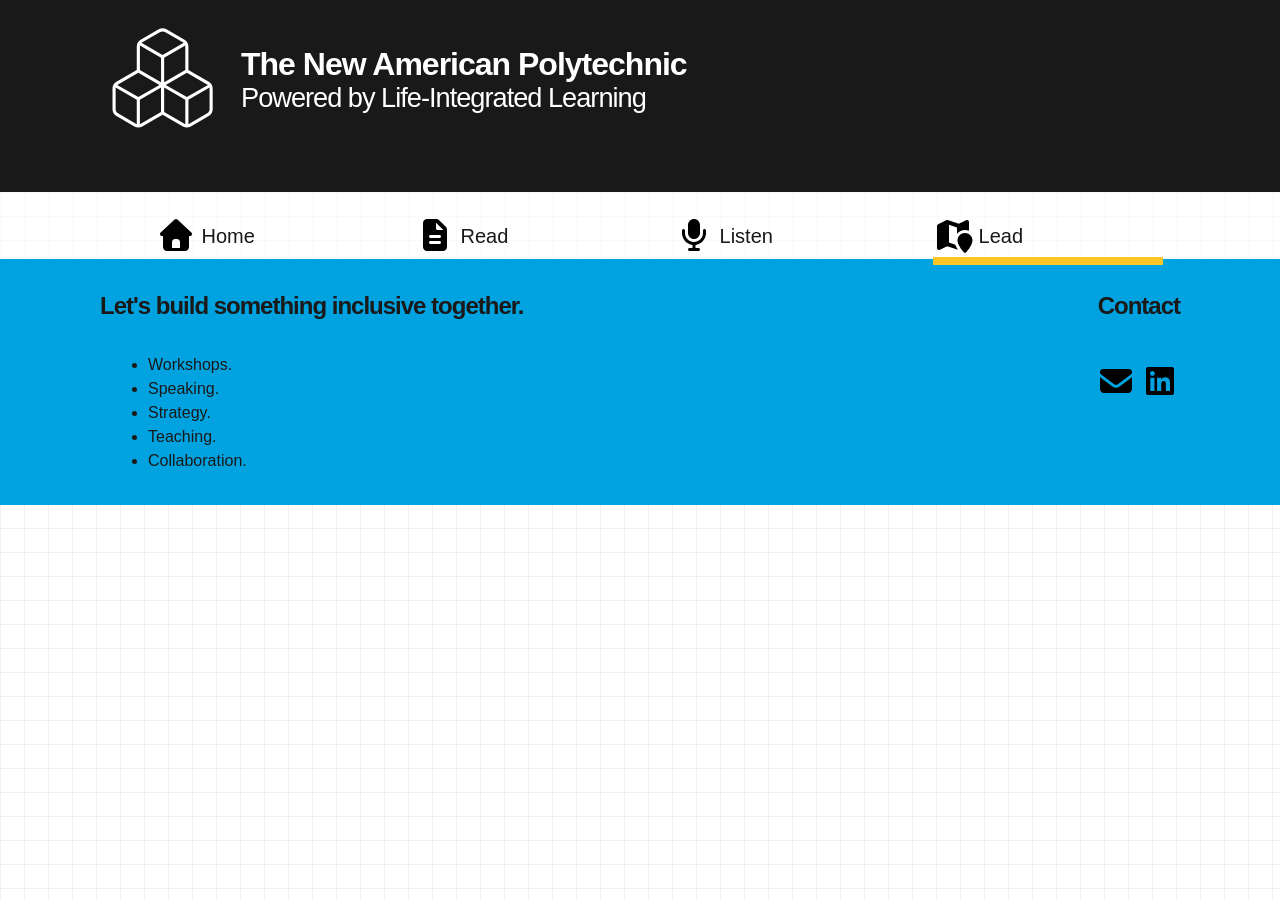
==== lead.html @ 52935b43 "favicon" ====
<!DOCTYPE html>
<html lang="en">
<head>
    <meta charset="UTF-8">
    <meta name="viewport" content="width=device-width, initial-scale=1.0">
    <link rel="stylesheet" href="styles.css">
    <meta name="description" content="A practical toolkit for university program chairs and administrators ready to lead the shift in higher education.">
    <meta property="og:type" content="website">
    <meta property="og:url" content="https://lifeintegratedlearning.org/lead.html">
    <meta property="og:title" content="Lead the Shift | Life-Integrated Learning">
    <meta property="og:description" content="A practical toolkit for university program chairs and administrators ready to lead the shift in higher education.">
    <meta property="og:image" content="https://lifeintegratedlearning.org/images/NAP-LIL-OG.png">
    <meta property="og:image:alt" content="Toolkit for leading change in higher education">
    <meta name="twitter:card" content="summary_large_image">
    <meta name="twitter:title" content="Lead the Shift | Life-Integrated Learning">
    <meta name="twitter:description" content="A practical toolkit for university program chairs and administrators ready to lead the shift in higher education.">
    <meta name="twitter:image" content="https://lifeintegratedlearning.org/images/NAP-LIL-OG.png">
    <link rel="apple-touch-icon" sizes="180x180" href="/apple-touch-icon.png">
    <link rel="icon" type="image/png" sizes="32x32" href="/favicon-32x32.png">
    <link rel="icon" type="image/png" sizes="16x16" href="/favicon-16x16.png">
    <link rel="manifest" href="/site.webmanifest">
    <title>Lead- Life-Integrated Learning</title>
</head>
<body id="top">
<a href="#main-content" class="sr-only">Skip to Main Content</a>
    <header>
        <div class="wrapper">
            <svg xmlns="http://www.w3.org/2000/svg" height="125" width="125" viewBox="0 0 640 640"><!--!Font Awesome Pro v7.2.0 by @fontawesome - https://fontawesome.com License - https://fontawesome.com/license (Commercial License) Copyright 2026 Fonticons, Inc.--><path fill="rgb(255, 255, 255)" d="M320.5 497.7L216.2 557.9C203.8 565 188.6 565 176.2 557.9L84 504.6C71.6 497.5 64 484.3 64 470L64 363.5C64 349.2 71.6 336 84 328.9L188.2 268.7L188.2 148.3C188.2 134 195.8 120.8 208.2 113.7L300.5 60.4C312.9 53.3 328.1 53.3 340.5 60.4L432.7 113.7C445.1 120.8 452.7 134.1 452.7 148.3L452.7 268.7L556.9 328.9C569.3 336 576.9 349.2 576.9 363.5L577 470C577 484.3 569.4 497.5 557 504.6L464.8 557.9C452.4 565 437.2 565 424.8 557.9L320.5 497.7zM92 490.8L188.2 546.4L188.2 421.4L80 358.9L80 470C80 478.6 84.6 486.5 92 490.8zM204.2 546.4L312.4 483.9L312.4 358.9L204.2 421.4L204.2 546.4zM304.5 345L196.2 282.5L88.1 345.1L196.2 407.5L304.5 345zM312.5 331.1L312.5 206.1L204.3 143.6L204.3 268.6L312.5 331.1zM328.5 358.8L328.5 483.8L436.7 546.3L436.7 421.3L328.5 358.8zM452.7 546.4L549 490.8C556.4 486.5 561 478.6 561 470L561 358.9L452.8 421.4L452.8 546.4zM552.9 345.1L444.7 282.6L336.5 345.1L444.7 407.6L552.9 345.2zM328.5 331.2L436.7 268.7L436.7 143.7L328.5 206.2L328.5 331.2zM428.7 129.8L332.5 74.3C325.1 70 315.9 70 308.5 74.3L212.3 129.9L320.5 192.4L428.7 129.9z"/></svg>            
            <h1>The New American Polytechnic <br><span>Powered by Life-Integrated Learning</span></h1>
        </div>
    </header>
    <nav>
        <div class="wrapper">
            <input type="checkbox" id="menu-toggle">
            <label for="menu-toggle"><span></span></label>
            <ul id="main-menu">
                <li><a href="index.html">
                    <svg xmlns="http://www.w3.org/2000/svg" height="40" width="40" viewBox="0 0 640 640"><!--!Font Awesome Free v7.2.0 by @fontawesome - https://fontawesome.com License - https://fontawesome.com/license/free Copyright 2026 Fonticons, Inc.--><path d="M341.8 72.6C329.5 61.2 310.5 61.2 298.3 72.6L74.3 280.6C64.7 289.6 61.5 303.5 66.3 315.7C71.1 327.9 82.8 336 96 336L112 336L112 512C112 547.3 140.7 576 176 576L464 576C499.3 576 528 547.3 528 512L528 336L544 336C557.2 336 569 327.9 573.8 315.7C578.6 303.5 575.4 289.5 565.8 280.6L341.8 72.6zM304 384L336 384C362.5 384 384 405.5 384 432L384 528L256 528L256 432C256 405.5 277.5 384 304 384z"/></svg>
                    Home</a></li>                    
                <li><a href="read.html">
                    <svg xmlns="http://www.w3.org/2000/svg" height="40" width="40" viewBox="0 0 640 640"><!--!Font Awesome Free v7.2.0 by @fontawesome - https://fontawesome.com License - https://fontawesome.com/license/free Copyright 2026 Fonticons, Inc.--><path d="M128 128C128 92.7 156.7 64 192 64L341.5 64C358.5 64 374.8 70.7 386.8 82.7L493.3 189.3C505.3 201.3 512 217.6 512 234.6L512 512C512 547.3 483.3 576 448 576L192 576C156.7 576 128 547.3 128 512L128 128zM336 122.5L336 216C336 229.3 346.7 240 360 240L453.5 240L336 122.5zM248 320C234.7 320 224 330.7 224 344C224 357.3 234.7 368 248 368L392 368C405.3 368 416 357.3 416 344C416 330.7 405.3 320 392 320L248 320zM248 416C234.7 416 224 426.7 224 440C224 453.3 234.7 464 248 464L392 464C405.3 464 416 453.3 416 440C416 426.7 405.3 416 392 416L248 416z"/></svg>
                    Read</a></li>
                <li><a href="listen.html">
                    <svg xmlns="http://www.w3.org/2000/svg" height="40" width="40" viewBox="0 0 640 640"><!--!Font Awesome Free v7.2.0 by @fontawesome - https://fontawesome.com License - https://fontawesome.com/license/free Copyright 2026 Fonticons, Inc.--><path d="M320 64C267 64 224 107 224 160L224 288C224 341 267 384 320 384C373 384 416 341 416 288L416 160C416 107 373 64 320 64zM176 248C176 234.7 165.3 224 152 224C138.7 224 128 234.7 128 248L128 288C128 385.9 201.3 466.7 296 478.5L296 528L248 528C234.7 528 224 538.7 224 552C224 565.3 234.7 576 248 576L392 576C405.3 576 416 565.3 416 552C416 538.7 405.3 528 392 528L344 528L344 478.5C438.7 466.7 512 385.9 512 288L512 248C512 234.7 501.3 224 488 224C474.7 224 464 234.7 464 248L464 288C464 367.5 399.5 432 320 432C240.5 432 176 367.5 176 288L176 248z"/></svg>
                    Listen</a></li>
                <li><a href="lead.html" id="active">
                    <svg xmlns="http://www.w3.org/2000/svg" height="40" width="40" viewBox="0 0 640 640"><!--!Font Awesome Free v7.2.0 by @fontawesome - https://fontawesome.com License - https://fontawesome.com/license/free Copyright 2026 Fonticons, Inc.--><path d="M576 112C576 100.9 570.3 90.6 560.8 84.8C551.3 79 539.6 78.4 529.7 83.4L413.5 141.5L234.1 81.6C226 78.9 217.3 79.5 209.7 83.3L81.7 147.3C70.8 152.8 64 163.9 64 176L64 528C64 539.1 69.7 549.4 79.2 555.2C88.7 561 100.4 561.6 110.3 556.6L226.4 498.5L399.7 556.3C395.4 549.9 391.2 543.2 387.1 536.4C376.1 518.1 365.2 497.1 357.1 474.6L255.9 440.9L255.9 156.4L383.9 199.1L383.9 298.4C414.9 262.6 460.9 240 511.9 240C534.5 240 556.1 244.4 575.9 252.5L576 112zM392 405.9C392 474.8 456.1 556.3 490.6 595.2C502.2 608.2 521.9 608.2 533.5 595.2C568 556.3 632.1 474.8 632.1 405.9C632.1 340.8 578.4 288 512.1 288C445.8 288 392 340.8 392 405.9z"/></svg>
                    Lead</a></li>
            </ul>
        </div>
    </nav>
    <main id="main-content">
        
    </main>
    <footer>
        <div class="wrapper">
            <section>
                <h2>Let's build something inclusive together.</h2>
                <ul>
                    <li>Workshops.</li>
                    <li>Speaking.</li>
                    <li>Strategy.</li>
                    <li>Teaching.</li>
                    <li>Collaboration.</li>
                </ul>
            </section>
            <section id="contact">
                <h2>Contact</h2>
                <a href="mailto:christina.carrasquilla@asu.edu" title="Contact Christina">
                    <svg xmlns="http://www.w3.org/2000/svg" height="40" width="40" viewBox="0 0 640 640"><!--!Font Awesome Free v7.2.0 by @fontawesome - https://fontawesome.com License - https://fontawesome.com/license/free Copyright 2026 Fonticons, Inc.--><path d="M112 128C85.5 128 64 149.5 64 176C64 191.1 71.1 205.3 83.2 214.4L291.2 370.4C308.3 383.2 331.7 383.2 348.8 370.4L556.8 214.4C568.9 205.3 576 191.1 576 176C576 149.5 554.5 128 528 128L112 128zM64 260L64 448C64 483.3 92.7 512 128 512L512 512C547.3 512 576 483.3 576 448L576 260L377.6 408.8C343.5 434.4 296.5 434.4 262.4 408.8L64 260z"/></svg>
                </a>
                <a href="https://www.linkedin.com/in/carrasquilla/" title="LinkedIn profile" target="_blank">
                    <svg xmlns="http://www.w3.org/2000/svg" height="40" width="40" viewBox="0 0 640 640"><!--!Font Awesome Free v7.2.0 by @fontawesome - https://fontawesome.com License - https://fontawesome.com/license/free Copyright 2026 Fonticons, Inc.--><path d="M512 96L127.9 96C110.3 96 96 110.5 96 128.3L96 511.7C96 529.5 110.3 544 127.9 544L512 544C529.6 544 544 529.5 544 511.7L544 128.3C544 110.5 529.6 96 512 96zM231.4 480L165 480L165 266.2L231.5 266.2L231.5 480L231.4 480zM198.2 160C219.5 160 236.7 177.2 236.7 198.5C236.7 219.8 219.5 237 198.2 237C176.9 237 159.7 219.8 159.7 198.5C159.7 177.2 176.9 160 198.2 160zM480.3 480L413.9 480L413.9 376C413.9 351.2 413.4 319.3 379.4 319.3C344.8 319.3 339.5 346.3 339.5 374.2L339.5 480L273.1 480L273.1 266.2L336.8 266.2L336.8 295.4L337.7 295.4C346.6 278.6 368.3 260.9 400.6 260.9C467.8 260.9 480.3 305.2 480.3 362.8L480.3 480z"/></svg>
                </a>
            </section>
        </div>
    </footer>
</body>
</html>
---- styles.css ----
/* -------------------- CSS BY CHRISTINA CARRASQUILLA 2026 -------------------- */

/* ---------------------------------------- CSS RESET ---------------------------------------- */
/* http://meyerweb.com/eric/tools/css/reset/ 
    v2.0 | 20110126
    License: none (public domain)
*/
html, body, div, span, applet, object, iframe,
h1, h2, h3, h4, h5, h6, p, blockquote, pre,
a, abbr, acronym, address, big, cite, code,
del, dfn, em, img, ins, kbd, q, s, samp,
small, strike, strong, sub, sup, tt, var,
b, u, i, center,
dl, dt, dd, ol, ul, li,
fieldset, form, label, legend,
table, caption, tbody, tfoot, thead, tr, th, td,
article, aside, canvas, details, embed, 
figure, figcaption, footer, header, hgroup, 
menu, nav, output, ruby, section, summary,
time, mark, audio, video {
	margin: 0;
	padding: 0;
	border: 0;
	font-size: 100%;
	font: inherit;
	vertical-align: baseline;
}
/* -------------------- HTML5 display-role reset for older browsers -------------------- */
article, aside, details, figcaption, figure, 
footer, header, hgroup, menu, nav, section {
	display: block;
}
body {
	line-height: 1;
}
ol, ul {
	list-style: none;
}
blockquote, q {
	quotes: none;
}
blockquote:before, blockquote:after,
q:before, q:after {
	content: '';
	content: none;
}
table {
	border-collapse: collapse;
	border-spacing: 0;
}

/* ---------------------------------------- ROOT VARIABLES ---------------------------------------- */
:root {
	--ASU-blue: #00a3e0;
    --ASU-gray1:#191919;
    --ASU-gray5: #d0d0d0;
    --ASU-gold: #ffc627;
    --ASU-white: #FFFFFF;
    --ASU-black: #000000; 
}
/* ---------------------------------------- GLOBAL STYLES ----------------------------------------*/
/* -------------------- BODY - HTML -------------------- */
body {
    display: grid;
    grid-template-columns: 1fr;
    position: relative;
    font-family: Arial, Helvetica, “Nimbus Sans L”, “Liberation Sans”, FreeSans, sans-seriArial, sans-serif;
    min-width:337px;
    background-color:var(--ASU-white);
    background-image:
        linear-gradient(rgba(120, 120, 120, 0.10) 1px, transparent 1px),
        linear-gradient(90deg, rgba(120, 120, 120, 0.10) 1px, transparent 1px);
    background-size: 24px 24px;
    background-position: top left;
}
html, body {
    overflow-x: hidden;
    max-width: 100%;
}
/* -------------------- SR-ONLY -------------------- */
.sr-only {
    position: absolute;
    transform: translateY(-100%);
    background:var(--ASU-gold);
    padding: 1rem;
    position: absolute;
    transition: transform 0.3s;
    font-size:1rem;
    color:var(--ASU-gray1);
}
.sr-only:focus {
    transform: translateY(0%);
    outline:.25rem solid var(--ASU-white);
}
/* -------------------- HEADER -------------------- */
header {
    background-color: var(--ASU-gray1);
    color:var(--ASU-white);
    padding-bottom: 2rem;
}
/* -------------------- NAV -------------------- */
nav {
    position: relative;
    background-color:rgba(255,255,255,.65)
}
nav label {
    cursor: pointer;
    display: inline-block;
    padding: 2rem 0 0;
    user-select: none;
}
nav label span {
    background-color: var(--ASU-gray1);
    display: block;
    height: 0.25rem;
    position: relative;
    transition: background-color 0.3s ease-out;
    width: 2rem;
}
nav label span::before, nav label span::after {
    background: var(--ASU-gray1);
    content: "";
    display: block;
    height: 100%;
    position: absolute;
    width: 100%;
    transition: all 0.2s ease-out;
}
nav label span::before {
    top: 0.75rem;
}
nav label span::after {
    top: -0.75rem;
}
nav input[type="checkbox"] {
    position: absolute;
    opacity: 0;
    pointer-events: none;
}
nav ul {
    display: grid;
    grid-template-columns: 1fr;
    gap: 0.25rem;
    overflow: hidden;
    max-height: 0;
    transition: max-height 0.35s ease;
    list-style:none;
}
nav input:checked ~ ul {
    max-height: 500px;
}
nav input:checked ~ label span {
    background: transparent;
}
nav input:checked ~ label span::before {
    transform: rotate(-45deg);
    top: 0;
}
nav input:checked ~ label span::after {
    transform: rotate(45deg);
    top: 0;
}
nav li {
    font-size: 1em;
    line-height:2;
}
nav li a {
    color: var(--ASU-gray1);
    font-size: 1.25em;
    line-height: inherit;
    text-decoration: none;
    display: inline-block;
    position: relative;
    width: 90%;
    padding: 0.5rem 0.5rem 0.75rem;
}
nav li a::after {
    content: "";
    position: absolute;
    left: 0.5rem;
    bottom: 0.2rem;
    width: calc(100% - 1rem);
    height: .5rem;
    background-color: var(--ASU-gold);
    transform: scaleX(0);
    transform-origin: left;
    transition: transform 0.3s ease;
}
nav li a:hover::after, nav li a:focus-visible::after {
    transform: scaleX(1);
}
nav li a#active::after, nav li a.active::after {
    transform: scaleX(1);
}
nav li a:focus-visible {
    outline: .5rem solid var(--ASU-gold);
    outline-offset: 4px;
}
nav li a:hover, main a:hover, #contact a:hover {
    transform: none;
}
nav svg, main svg {
    display:inline;
    position:relative;
    top:.75rem;
}
/* -------------------- .WRAPPER -------------------- */
.wrapper {
    width: 90%;
    max-width: 1080px;
    margin: 0 auto;
}
/* -------------------- #QUOTE -------------------- */
#quote {
    padding:2rem 0;
}
/* -------------------- MAIN -------------------- */
main section {
    padding:2rem 0;
}
.gray {
    background-color: rgba(208,208,208,.35);
}
.card section, .card div  {
    background-color: var(--ASU-blue);
    margin: 1rem;
    border-radius: .5rem;
    color:var(--ASU-gray1);
    padding: 1rem;
}
.gold {
    background-color:var(--ASU-gold);
}
main a strong {
    position:relative;
    top:.75rem;
}
table {
    margin: 1rem auto;
    border-collapse:collapse;
}
th {
    font-weight: bold;
}
th, td {
    padding:.5rem 1rem;
    border:1px solid var(--ASU-gray1);
}
/* -------------------- FOOTER -------------------- */
footer {
    background-color: var(--ASU-blue);
    color: var(--ASU-gray1);
    padding: 1rem 0;
}
footer a {
    margin: 1.5rem 0;
}
a[href="mailto:christina.carrasquilla@asu.edu"]  {
    margin: 1.5rem 0;
    max-width: 20rem;
}
/* -------------------- #CONTACT -------------------- */
#contact svg:hover {
    fill: var(--ASU-gold);
}
#contact a {
    background-color: transparent;
    padding: 0;
    display: inline-block;
}
/* -------------------- ELEMENTS -------------------- */
h1, h2, h3, h4, table caption {
    font-family: Arial;
    font-weight:700;
    letter-spacing:-1px;
}
h1 {
    font-size:2em;
    padding: 3rem 0;
}
h1 span {
    font-size:.85em;
    font-weight:normal;
}
h2 {
    font-size: 1.5em;
    padding: 1rem 0;
    line-height:1.25;
}
h3, h4, table caption {
    font-size: 1.25em;
    padding: 1rem 0;
}
p {
    line-height: 1.5;
    font-size: 1em;
    color: var(--ASU-gray1);
    padding-bottom:.5rem;
}
ul {
    list-style:disc;
    margin-left:3rem;
}
ol {
    list-style:decimal;
    margin:1rem 0 1rem 1rem;
}
ul, iframe {
    padding: 1rem 0;
}
li {
    line-height: 1.5;
    font-size: 1em;
    color: var(--ASU-gray1);
}
q {
    display: block;
    font-size: 1.5em;
    line-height: 1.5;
    padding: 1rem 0;
    color: var(--ASU-gray1);
}
i {
    font-style:italic;
}
.cta {
    display:flex;
    background-color:var(--ASU-gold);
    color:var(--ASU-gray1);
    text-decoration:none;
    border-radius: .5rem;
    padding:.5rem;
    margin:0 auto;
}
.cta:hover {
    background-color:var(--ASU-white);
}
strong {
    font-weight:bold;
}
.highlight {
    font-weight:600;
    background-color:var(--ASU-gold);
    border-radius:.2rem;
    color:var(--ASU-gray1);
    padding:.25em 0;
    line-height:2;
}
.activates {
    font-weight:bold;
    font-style:italic;
}
svg {
    max-width: 100%;
    height: auto;
    display: block;
}
/* -------------------- READ -------------------- */
#paper-title {
    font-size:2em;
    line-height:1.5;
}
article a {
    color:var(--ASU-blue);
}
article a:hover {
    color:var(--ASU-gold);
}
article a:visited {
    color:var(--ASU-blue);
} 
.links-out, .links-out svg {
    display:inline-block;
    text-decoration: none;
}
.links-out{
    color:var(--ASU-blue);
    border-bottom:2px solid var(--ASU-blue);
    padding-bottom:.25rem;
}
.links-out:hover {
    border-bottom:2px solid var(--ASU-gold);
}
/* -------------------- LISTEN -------------------- */
#tagline {
    font-weight:400;
}
.season {
    display:grid;
    grid-template-columns:1fr;
    gap:1rem;
}
/* ---------------------------------------- MEDIA QUERY FOR SMALL STYLES---------------------------------------- */
@media screen and (min-width:550px) {
    .card {
        display: grid;
        grid-template-columns: 1fr 1fr;
        column-gap: 1rem;
    }
    .card section:last-child:nth-child(odd) {
        grid-column: span 2;
    }
    .season {
        display:grid;
        grid-template-columns:1fr 1fr;
}
    footer .wrapper {
        display: grid;
        grid-template-columns: 2fr 1fr;
    }
    #contact {
        text-align: right;
    }
}
/* ---------------------------------------- MEDIA QUERY FOR MEDIUM STYLES---------------------------------------- */
@media screen and (min-width:730px) {
    nav ul {
        grid-template-columns: 1fr 1fr 1fr 1fr;
        overflow:visible;
        position:relative;
        bottom:3rem;
    }
    label, label span, input {
        visibility:hidden;
        height:0;
    }
    .season {
        display:grid;
        grid-template-columns:1fr 1fr 1fr;
}
}
/* ---------------------------------------- MEDIA QUERY FOR LARGE STYLES ---------------------------------------- */
@media screen and (min-width:900px) {
    header .wrapper {
        display:flex;
    }
    header svg {
        padding-right: 1rem;
    }
    .card {
        grid-template-columns: 1fr 1fr 1fr;
    }
    .card section:last-child:nth-child(odd) {
        grid-column: span 1;
    }
    .design-areas {
        display:grid;
        grid-template-columns:1fr 1fr;
        gap:1rem;
    }
    .design-areas section {
        background-color:rgba(208,208,208,.35);
        border:1px solid var(--ASU-gray1);
        border-radius:.5rem;
        padding:1rem;
    }
    .case-study section {
        background-color:rgba(255,255,255,.65);
    }
    .season {
    display:grid;
    grid-template-columns:1fr 1fr 1fr 1fr;
}

}
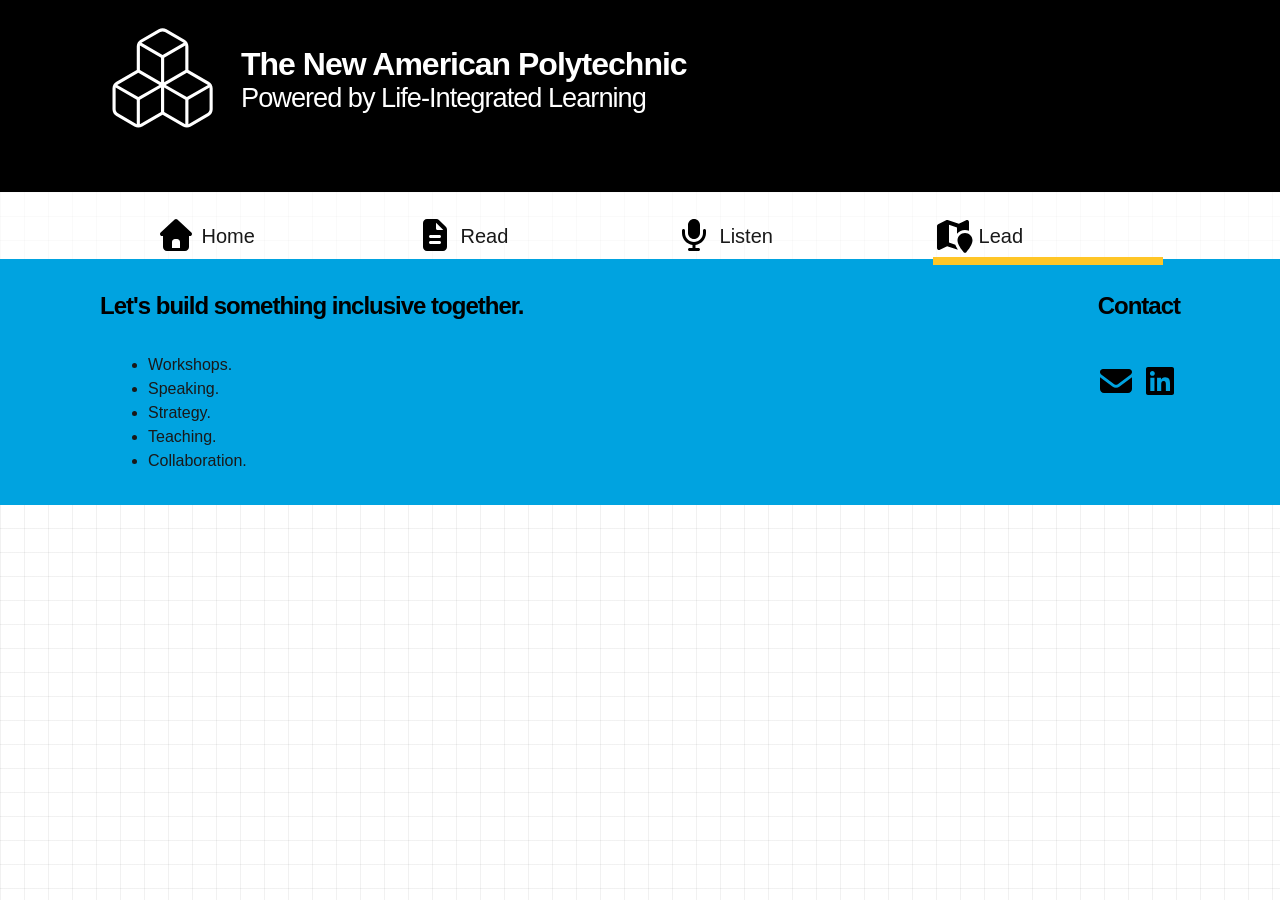
==== commit f9779193: "podcast style" ====
--- a/lead.html
+++ b/lead.html
@@ -75,5 +75,17 @@
             </section>
         </div>
     </footer>
+    <a href="#top" id="back-to-top" aria-label="Back to top"><svg xmlns="http://www.w3.org/2000/svg" height="30" width="30" viewBox="0 0 640 640"><!--!Font Awesome Free v7.2.0 by @fontawesome - https://fontawesome.com License - https://fontawesome.com/license/free Copyright 2026 Fonticons, Inc.--><path fill="var(--ASU-black)ß" d="M320 576C461.4 576 576 461.4 576 320C576 178.6 461.4 64 320 64C178.6 64 64 178.6 64 320C64 461.4 178.6 576 320 576zM337 199L417 279C426.4 288.4 426.4 303.6 417 312.9C407.6 322.2 392.4 322.3 383.1 312.9L344.1 273.9L344.1 424C344.1 437.3 333.4 448 320.1 448C306.8 448 296.1 437.3 296.1 424L296.1 273.9L257.1 312.9C247.7 322.3 232.5 322.3 223.2 312.9C213.9 303.5 213.8 288.3 223.2 279L303.2 199C312.6 189.6 327.8 189.6 337.1 199z"/></svg></a>
+    <script>
+    const btn = document.getElementById('back-to-top');
+
+    window.addEventListener('scroll', () => {
+        if (window.scrollY > 300) {
+        btn.classList.add('show');
+        } else {
+        btn.classList.remove('show');
+        }
+    });
+    </script>
 </body>
 </html>
--- a/styles.css
+++ b/styles.css
@@ -86,7 +86,7 @@
     position: absolute;
     transition: transform 0.3s;
     font-size:1rem;
-    color:var(--ASU-gray1);
+    color:var(--ASU-black);
 }
 .sr-only:focus {
     transform: translateY(0%);
@@ -94,7 +94,7 @@
 }
 /* -------------------- HEADER -------------------- */
 header {
-    background-color: var(--ASU-gray1);
+    background-color: var(--ASU-black);
     color:var(--ASU-white);
     padding-bottom: 2rem;
 }
@@ -204,6 +204,26 @@
     position:relative;
     top:.75rem;
 }
+#back-to-top {
+    position: fixed;
+    bottom: 1rem;
+    right: 1rem;
+    display: inline-block;
+    border-radius:1rem;
+    text-decoration: none;
+    opacity: 0;
+    pointer-events: none;
+    transition: opacity 0.3s ease;
+    background-color:var(--ASU-white);
+}
+#back-to-top.show {
+    opacity: 1;
+    pointer-events: auto;
+}
+#back-to-top:hover {
+    background-color:var(--ASU-gold);
+}
+
 /* -------------------- .WRAPPER -------------------- */
 .wrapper {
     width: 90%;
@@ -249,7 +269,7 @@
 /* -------------------- FOOTER -------------------- */
 footer {
     background-color: var(--ASU-blue);
-    color: var(--ASU-gray1);
+    color: var(--ASU-black);
     padding: 1rem 0;
 }
 footer a {
@@ -326,11 +346,14 @@
 .cta {
     display:flex;
     background-color:var(--ASU-gold);
-    color:var(--ASU-gray1);
+    color:var(--ASU-black);
     text-decoration:none;
     border-radius: .5rem;
     padding:.5rem;
     margin:0 auto;
+}
+.cta svg {
+    top:0;
 }
 .cta:hover {
     background-color:var(--ASU-white);
@@ -390,6 +413,24 @@
     grid-template-columns:1fr;
     gap:1rem;
 }
+.season section {
+    background-color:var(--ASU-blue);
+    border-radius:1rem;
+    padding:1rem;
+}
+.season img {
+    width:100%;
+}
+dl {
+    display:flex;
+    background-color:var(--ASU-gold);
+    padding:.5rem;
+    border-radius:.25rem;
+}
+dt {
+    font-weight:bold;
+    padding-right:.5rem;
+}
 /* ---------------------------------------- MEDIA QUERY FOR SMALL STYLES---------------------------------------- */
 @media screen and (min-width:550px) {
     .card {
@@ -400,7 +441,7 @@
     .card section:last-child:nth-child(odd) {
         grid-column: span 2;
     }
-    .season {
+        .season {
         display:grid;
         grid-template-columns:1fr 1fr;
 }
@@ -424,10 +465,6 @@
         visibility:hidden;
         height:0;
     }
-    .season {
-        display:grid;
-        grid-template-columns:1fr 1fr 1fr;
-}
 }
 /* ---------------------------------------- MEDIA QUERY FOR LARGE STYLES ---------------------------------------- */
 @media screen and (min-width:900px) {
@@ -459,7 +496,7 @@
     }
     .season {
     display:grid;
-    grid-template-columns:1fr 1fr 1fr 1fr;
+    grid-template-columns:1fr 1fr 1fr;
 }
 
 }
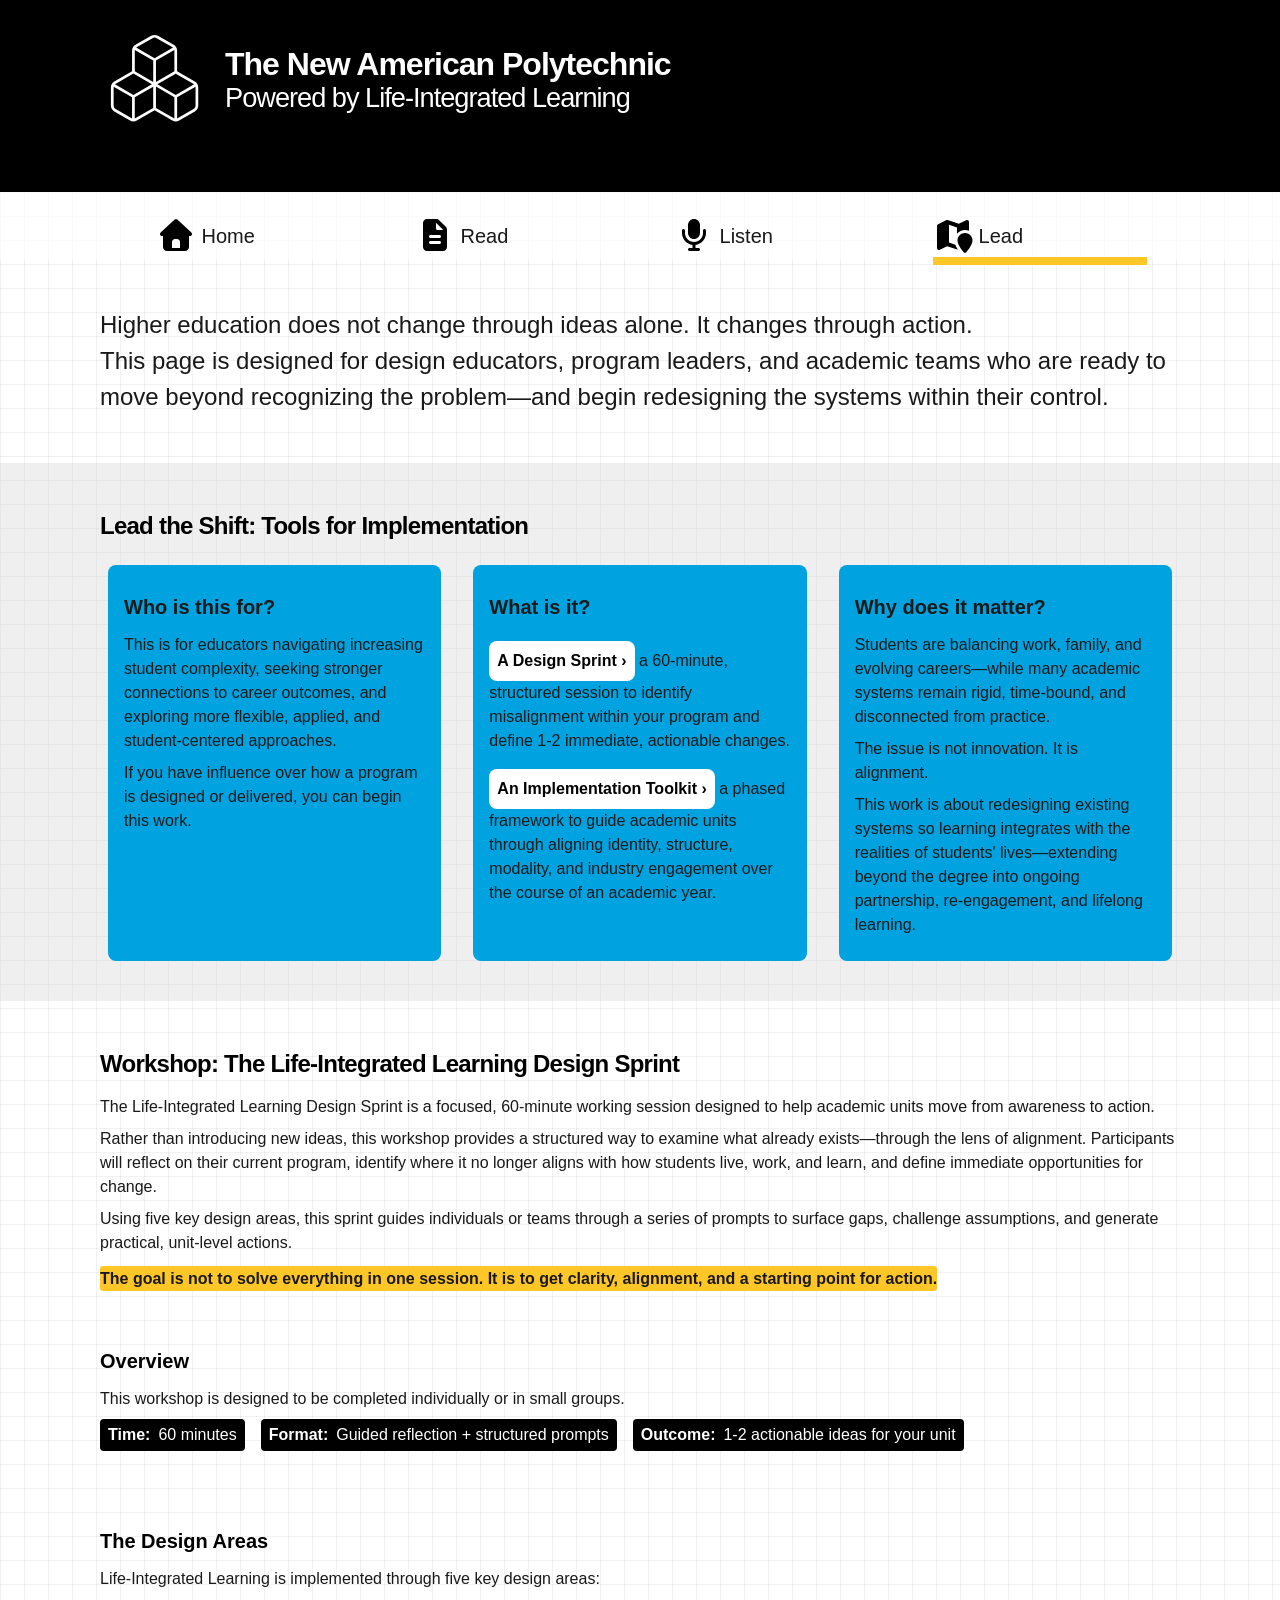
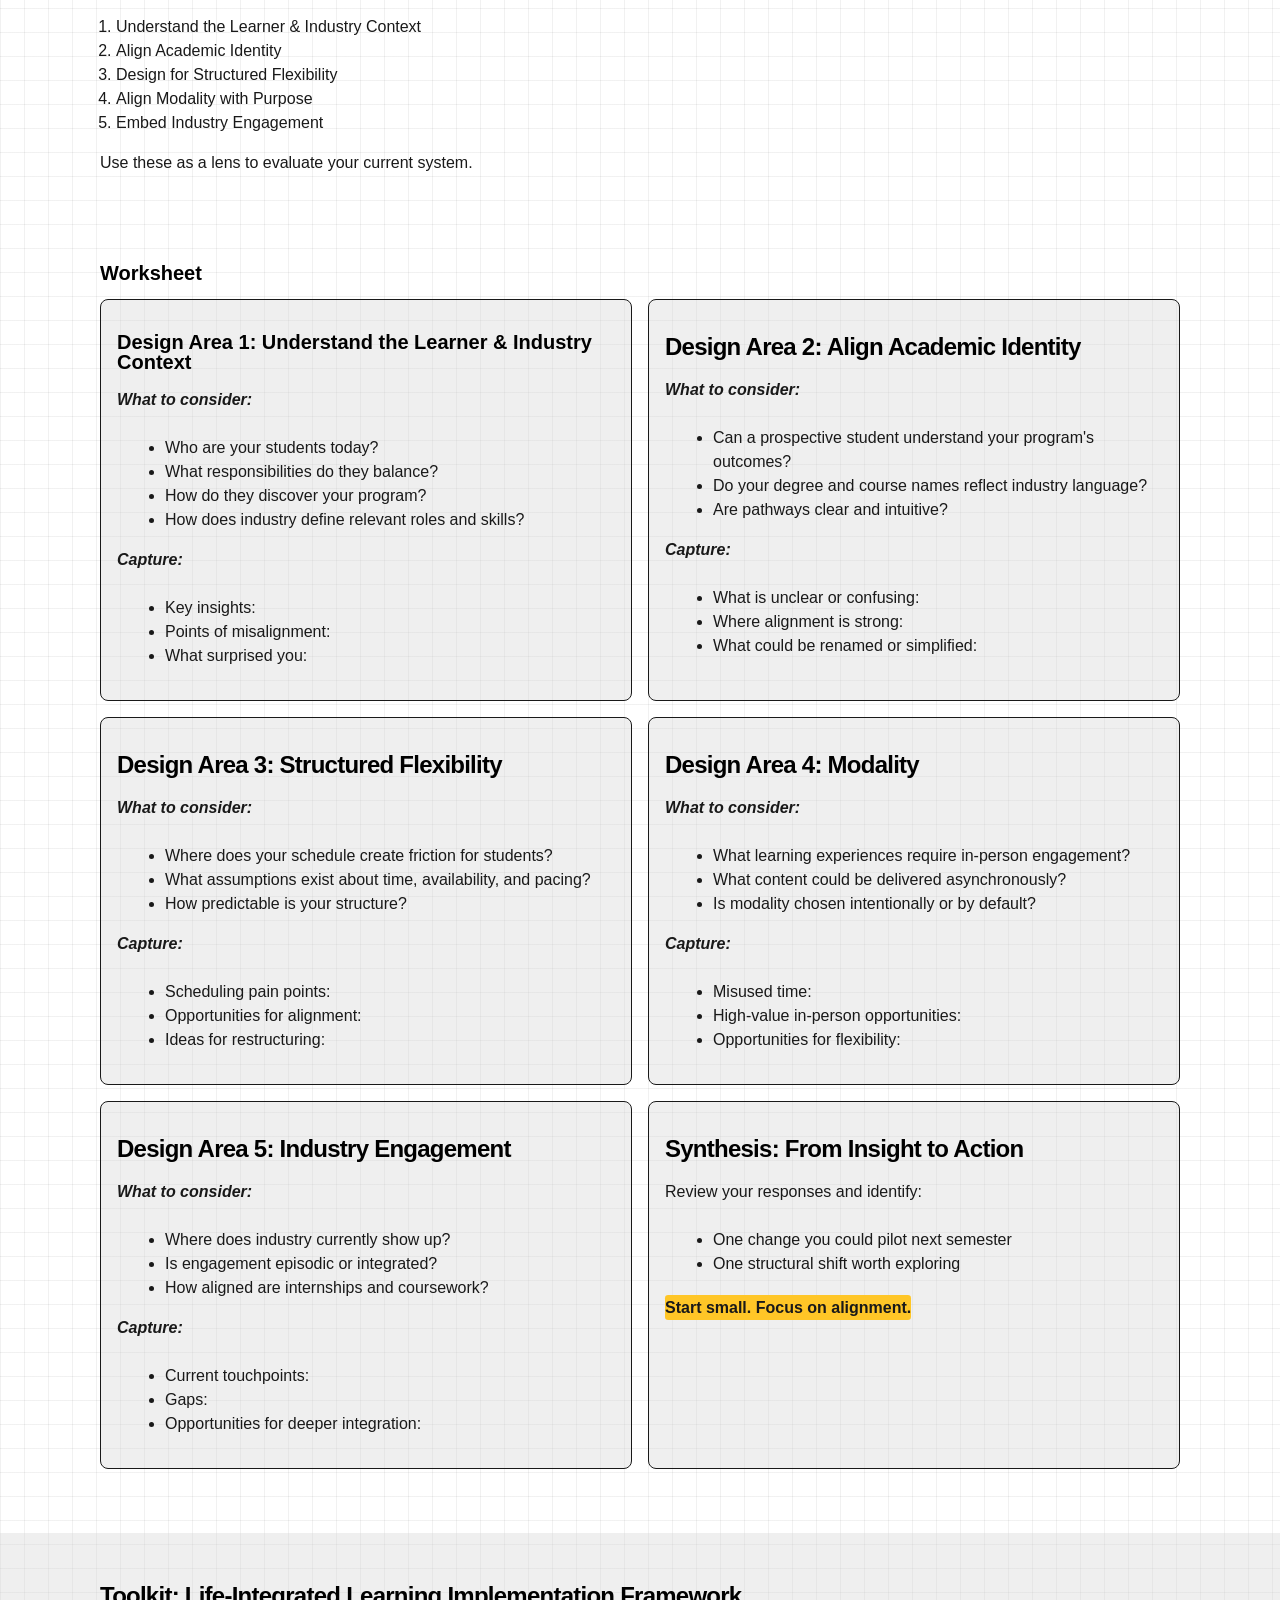
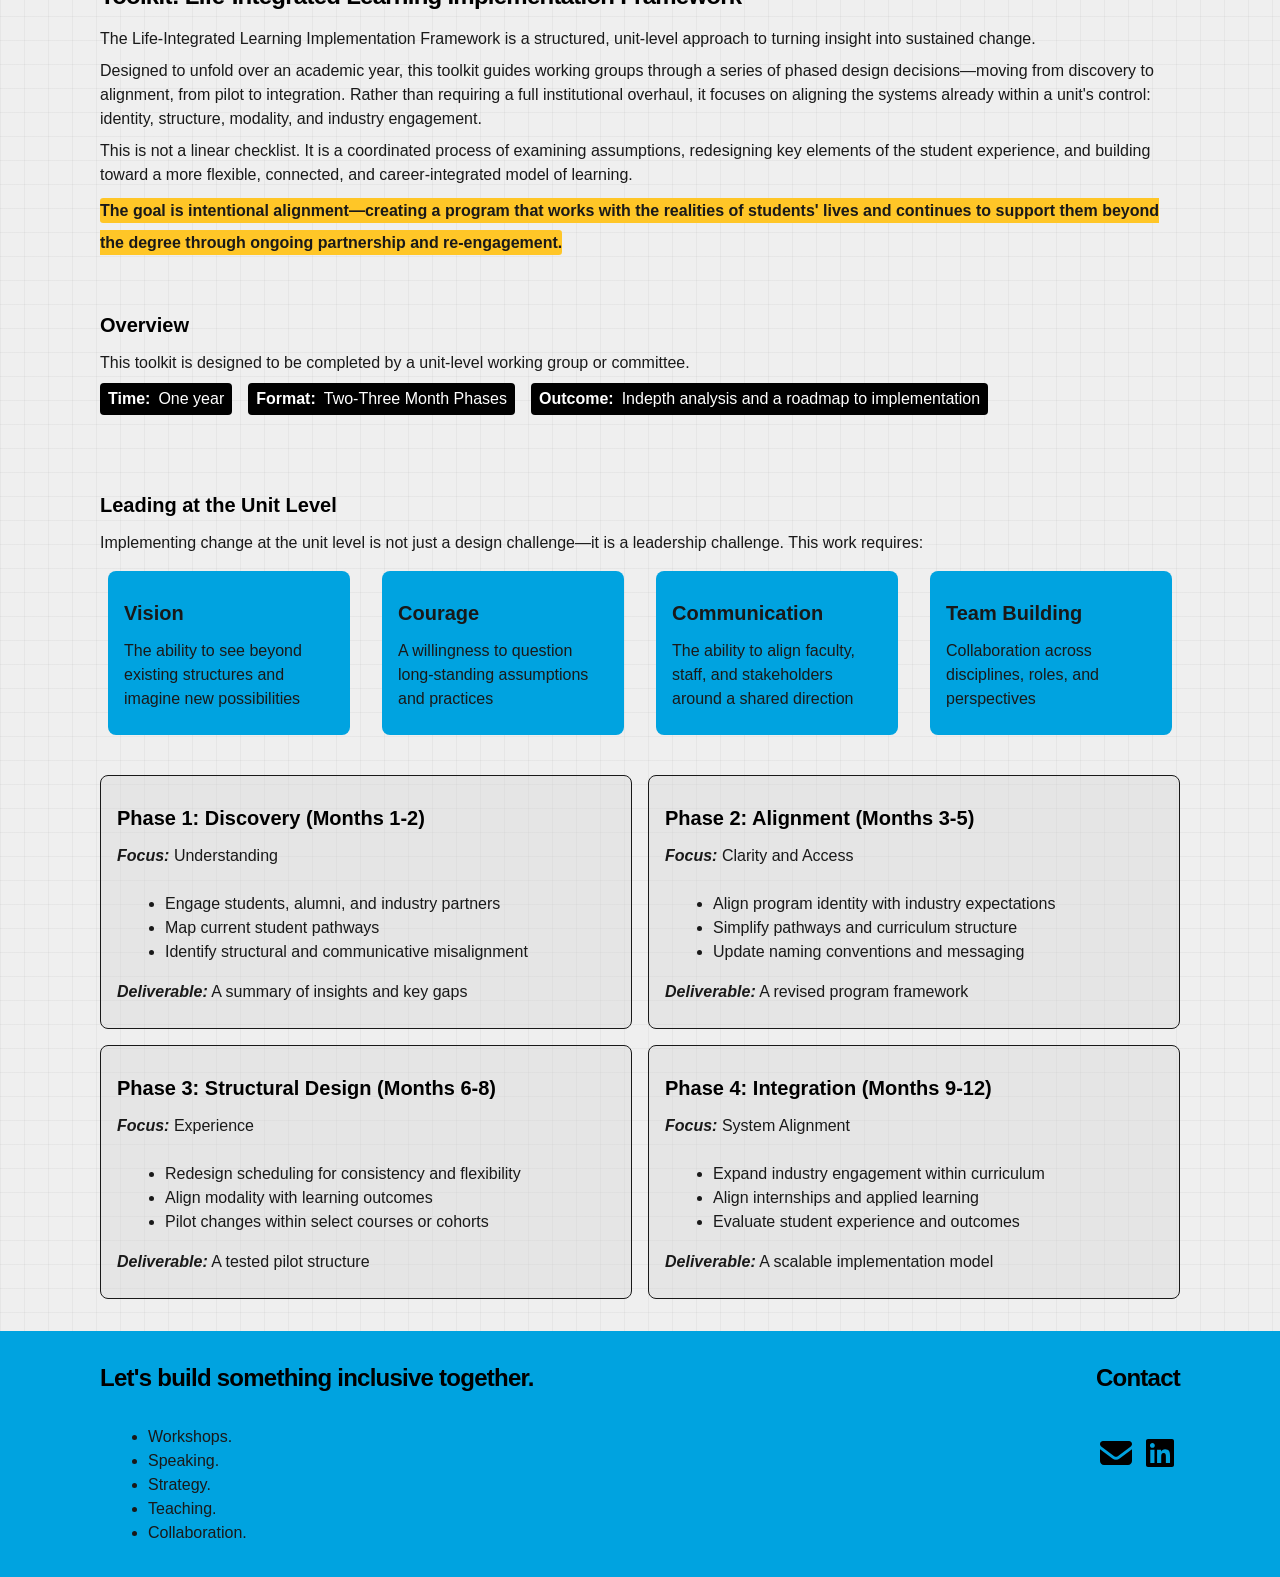
==== commit 0e4e4b99: "lead creation" ====
--- a/lead.html
+++ b/lead.html
@@ -50,7 +50,251 @@
         </div>
     </nav>
     <main id="main-content">
-        
+        <div id="quote" class="wrapper">
+            <q>Higher education does not change through ideas alone. It changes through action. <br>This page is designed for design educators, program leaders, and academic teams who are ready to move beyond recognizing the problem—and begin redesigning the systems within their control.</q>
+        </div>
+        <section class="gray">
+            <div class="wrapper">
+            <h2>Lead the Shift: Tools for Implementation</h2>
+                <div class="card">
+                    <section>
+                        <h3>Who is this for?</h3>
+                        <p>This is for educators navigating increasing student complexity, seeking stronger connections to career outcomes, and exploring more flexible, applied, and student-centered approaches.</p>
+                        <p>If you have influence over how a program is designed or delivered, you can begin this work.</p>
+                    </section>
+                    <section>
+                        <h3>What is it?</h3>
+                        <p><a href="#workshop" class="cta">A Design Sprint <span aria-hidden="true">&rsaquo;</span></a> a 60-minute, structured session to identify misalignment within your program and define 1-2 immediate, actionable changes.</p>
+                        <p><a href="#toolkit" class="cta">An Implementation Toolkit <span aria-hidden="true">&rsaquo;</span></a> a phased framework to guide academic units through aligning identity, structure, modality, and industry engagement over the course of an academic year.</p>
+                    </section>
+                    <section>
+                        <h3>Why does it matter?</h3>
+                        <p>Students are balancing work, family, and evolving careers—while many academic systems remain rigid, time-bound, and disconnected from practice.</p>
+                        <p>The issue is not innovation. It is alignment.</p>
+                        <p>This work is about redesigning existing systems so learning integrates with the realities of students' lives—extending beyond the degree into ongoing partnership, re-engagement, and lifelong learning.</p>
+                        </section>
+                </div>
+            </div>
+        </section>
+        <section>
+            <div class="wrapper">
+                <h2 id="workshop">Workshop: The Life-Integrated Learning Design Sprint</h2>
+                <p>The Life-Integrated Learning Design Sprint is a focused, 60-minute working session designed to help academic units move from awareness to action.</p>
+                <p>Rather than introducing new ideas, this workshop provides a structured way to examine what already exists—through the lens of alignment. Participants will reflect on their current program, identify where it no longer aligns with how students live, work, and learn, and define immediate opportunities for change.</p>
+                <p>Using five key design areas, this sprint guides individuals or teams through a series of prompts to surface gaps, challenge assumptions, and generate practical, unit-level actions.</p>
+                <p><span class="highlight">The goal is not to solve everything in one session. It is to get clarity, alignment, and a starting point for action.</span></p>
+                <section>
+                    <h3>Overview</h3>
+                    <p>This workshop is designed to be completed individually or in small groups.</p>
+                    <div class="details">
+                        <dl>
+                            <dt>Time:</dt>
+                            <dd>60 minutes</dd>
+                        </dl>
+                        <dl>
+                            <dt>Format:</dt>
+                            <dd>Guided reflection + structured prompts</dd>
+                        </dl>
+                        <dl>
+                            <dt>Outcome:</dt>
+                            <dd>1-2 actionable ideas for your unit</dd>
+                        </dl>
+                    </div>
+                </section>
+                <section>
+                    <h3>The Design Areas</h3>
+                    <p>Life-Integrated Learning is implemented through five key design areas:</p>
+                    <ol>
+                        <li>Understand the Learner & Industry Context</li>
+                        <li>Align Academic Identity</li>
+                        <li>Design for Structured Flexibility</li>
+                        <li>Align Modality with Purpose</li>
+                        <li>Embed Industry Engagement</li>
+                    </ol>
+                    <p>Use these as a lens to evaluate your current system.</p>
+                </section>
+                <section>
+                    <h3>Worksheet</h3>
+                    <div class="design-areas">
+                        <section>
+                            <h3>Design Area 1: Understand the Learner & Industry Context</h3>
+                                <p class="activates">What to consider:</p>
+                                <ul>
+                                    <li>Who are your students today?</li>
+                                    <li>What responsibilities do they balance?</li>
+                                    <li>How do they discover your program?</li>
+                                    <li>How does industry define relevant roles and skills?</li>
+                                </ul>
+                                <p class="activates">Capture:</p>
+                                <ul>
+                                    <li>Key insights:</li>
+                                    <li>Points of misalignment:</li>
+                                    <li>What surprised you:</li>
+                                </ul>
+                        </section>
+                        <section>
+                            <h2>Design Area 2: Align Academic Identity</h2>
+                            <p class="activates">What to consider:</p>
+                            <ul>
+                                <li>Can a prospective student understand your program's outcomes?</li>
+                                <li>Do your degree and course names reflect industry language?</li>
+                                <li>Are pathways clear and intuitive?</li>
+                            </ul>
+                            <p class="activates">Capture:</p>
+                            <ul>
+                                <li> What is unclear or confusing:</li>
+                                <li>Where alignment is strong:</li>
+                                <li>What could be renamed or simplified:</li>
+                            </ul>
+                        </section>
+                        <section>
+                            <h2>Design Area 3: Structured Flexibility</h2>
+                            <p class="activates">What to consider:</p>
+                            <ul>
+                                <li>Where does your schedule create friction for students?</li>
+                                <li>What assumptions exist about time, availability, and pacing?</li>
+                                <li>How predictable is your structure?</li>
+                            </ul>
+                            <p class="activates">Capture:</p>
+                            <ul>
+                                <li>Scheduling pain points:</li>
+                                <li>Opportunities for alignment:</li>
+                                <li>Ideas for restructuring:</li>
+                            </ul>
+                        </section>
+                        <section>
+                            <h2>Design Area 4: Modality</h2>
+                            <p class="activates">What to consider:</p>
+                            <ul>
+                                <li>What learning experiences require in-person engagement?</li>
+                                <li>What content could be delivered asynchronously?</li>
+                                <li>Is modality chosen intentionally or by default?</li>
+                            </ul>
+                            <p class="activates">Capture:</p>
+                            <ul>
+                                <li>Misused time:</li>
+                                <li>High-value in-person opportunities:</li>
+                                <li>Opportunities for flexibility:</li>
+                            </ul>
+                        </section>
+                        <section>
+                            <h2>Design Area 5: Industry Engagement</h2>
+                            <p class="activates">What to consider:</p>
+                            <ul>
+                                <li>Where does industry currently show up?</li>
+                                <li>Is engagement episodic or integrated?</li>
+                                <li>How aligned are internships and coursework?</li>
+                            </ul>
+                            <p class="activates">Capture:</p>
+                            <ul>
+                                <li>Current touchpoints:</li>
+                                <li>Gaps:</li>
+                                <li>Opportunities for deeper integration:</li>
+                            </ul>
+                        </section>
+                        <section>
+                            <h2>Synthesis: From Insight to Action</h2>
+                            <p>Review your responses and identify:</p>
+                            <ul>
+                                <li>One change you could pilot next semester</li>
+                                <li>One structural shift worth exploring</li>
+                            </ul>
+                            <p><span class="highlight">Start small. Focus on alignment.</span></p>
+                        </section>
+                    </div>
+            </div>
+        </section>
+        <section class="gray">
+            <div class="wrapper">
+                <h2 id="toolkit">Toolkit: Life-Integrated Learning Implementation Framework</h2>
+                <p>The Life-Integrated Learning Implementation Framework is a structured, unit-level approach to turning insight into sustained change.</p>
+                <p>Designed to unfold over an academic year, this toolkit guides working groups through a series of phased design decisions—moving from discovery to alignment, from pilot to integration. Rather than requiring a full institutional overhaul, it focuses on aligning the systems already within a unit's control: identity, structure, modality, and industry engagement.</p>
+                <p>This is not a linear checklist. It is a coordinated process of examining assumptions, redesigning key elements of the student experience, and building toward a more flexible, connected, and career-integrated model of learning.</p>
+                <p><span class="highlight">The goal is intentional alignment—creating a program that works with the realities of students' lives and continues to support them beyond the degree through ongoing partnership and re-engagement.</span></p>
+                <section>
+                    <h3>Overview</h3>
+                    <p>This toolkit is designed to be completed by a unit-level working group or committee.</p>
+                    <div class="details">
+                        <dl>
+                            <dt>Time:</dt>
+                            <dd>One year</dd>
+                        </dl>
+                        <dl>
+                            <dt>Format:</dt>
+                            <dd>Two-Three Month Phases</dd>
+                        </dl>
+                        <dl>
+                            <dt>Outcome:</dt>
+                            <dd>Indepth analysis and a roadmap to implementation</dd>
+                        </dl>
+                    </div>
+                </section>
+                <section>
+                    <h3>Leading at the Unit Level</h3>
+                    <p>Implementing change at the unit level is not just a design challenge—it is a leadership challenge. This work requires:</p>
+                    <div class="leadership">
+                        <section>
+                            <h4>Vision</h4>
+                            <p>The ability to see beyond existing structures and imagine new possibilities</p>
+                        </section>
+                        <section>
+                            <h4>Courage</h4>
+                            <p>A willingness to question long-standing assumptions and practices</p>
+                        </section>
+                        <section>
+                            <h4>Communication</h4>
+                            <p>The ability to align faculty, staff, and stakeholders around a shared direction</p>
+                        </section>
+                        <section>
+                            <h4>Team Building</h4>
+                            <p>Collaboration across disciplines, roles, and perspectives</p>
+                        </section>
+                    </div>
+                </section>
+                <div class="design-areas">
+                    <section>
+                        <h3>Phase 1: Discovery (Months 1-2)</h3>
+                        <p><span class="activates">Focus:</span> Understanding</p>
+                        <ul>
+                            <li>Engage students, alumni, and industry partners</li>
+                            <li>Map current student pathways</li>
+                            <li>Identify structural and communicative misalignment</li>
+                        </ul>
+                        <p><span class="activates">Deliverable:</span> A summary of insights and key gaps</p>
+                    </section>
+                    <section>
+                        <h3>Phase 2: Alignment (Months 3-5)</h3>
+                        <p><span class="activates">Focus:</span> Clarity and Access</p>
+                        <ul>
+                            <li>Align program identity with industry expectations</li>
+                            <li>Simplify pathways and curriculum structure</li>
+                            <li>Update naming conventions and messaging</li>
+                        </ul>
+                        <p><span class="activates">Deliverable:</span> A revised program framework</p>
+                    </section>
+                    <section>
+                        <h3>Phase 3: Structural Design (Months 6-8)</h3>
+                        <p><span class="activates">Focus:</span> Experience</p>
+                        <ul>
+                            <li>Redesign scheduling for consistency and flexibility</li>
+                            <li>Align modality with learning outcomes</li>
+                            <li>Pilot changes within select courses or cohorts</li>
+                        </ul>
+                        <p><span class="activates">Deliverable:</span> A tested pilot structure</p>
+                    </section>
+                    <section>
+                        <h3>Phase 4: Integration (Months 9-12)</h3>
+                        <p><span class="activates">Focus:</span> System Alignment</p>
+                        <ul>
+                            <li>Expand industry engagement within curriculum</li>
+                            <li>Align internships and applied learning</li>
+                            <li>Evaluate student experience and outcomes</li>
+                        </ul>
+                        <p><span class="activates">Deliverable:</span> A scalable implementation model</p>
+                    </section>
+                </div>
+            </div>
+        </section>
     </main>
     <footer>
         <div class="wrapper">
--- a/styles.css
+++ b/styles.css
@@ -60,11 +60,14 @@
 }
 /* ---------------------------------------- GLOBAL STYLES ----------------------------------------*/
 /* -------------------- BODY - HTML -------------------- */
+* {
+    box-sizing:border-box;
+}
 body {
     display: grid;
     grid-template-columns: 1fr;
     position: relative;
-    font-family: Arial, Helvetica, “Nimbus Sans L”, “Liberation Sans”, FreeSans, sans-seriArial, sans-serif;
+    font-family: Arial, Helvetica, “Nimbus Sans L”, “Liberation Sans”, FreeSans, sans-serif;
     min-width:337px;
     background-color:var(--ASU-white);
     background-image:
@@ -241,9 +244,9 @@
 .gray {
     background-color: rgba(208,208,208,.35);
 }
-.card section, .card div  {
+.card section, .card div, .leadership section  {
     background-color: var(--ASU-blue);
-    margin: 1rem;
+    margin: .5rem;
     border-radius: .5rem;
     color:var(--ASU-gray1);
     padding: 1rem;
@@ -292,11 +295,11 @@
 h1, h2, h3, h4, table caption {
     font-family: Arial;
     font-weight:700;
-    letter-spacing:-1px;
 }
 h1 {
     font-size:2em;
     padding: 3rem 0;
+    letter-spacing:-1px;
 }
 h1 span {
     font-size:.85em;
@@ -306,10 +309,12 @@
     font-size: 1.5em;
     padding: 1rem 0;
     line-height:1.25;
+    letter-spacing:-.75px;
 }
 h3, h4, table caption {
     font-size: 1.25em;
     padding: 1rem 0;
+    font-weight:600;
 }
 p {
     line-height: 1.5;
@@ -343,20 +348,32 @@
 i {
     font-style:italic;
 }
+dl {
+    display:flex;
+    background-color:var(--ASU-black);
+    color:var(--ASU-white);
+    padding:.5rem;
+    border-radius:.25rem;
+}
+dt {
+    font-weight:bold;
+    padding-right:.5rem;
+}
 .cta {
-    display:flex;
-    background-color:var(--ASU-gold);
+    display:inline-block;
+    background-color:var(--ASU-white);
     color:var(--ASU-black);
     text-decoration:none;
     border-radius: .5rem;
     padding:.5rem;
-    margin:0 auto;
+    margin-top:.5rem;
+    font-weight:bold;
 }
 .cta svg {
     top:0;
 }
 .cta:hover {
-    background-color:var(--ASU-white);
+    background-color:var(--ASU-gold);
 }
 strong {
     font-weight:bold;
@@ -378,7 +395,33 @@
     height: auto;
     display: block;
 }
+.hide {
+    visibility:hidden;
+    height:1px;
+}
 /* -------------------- READ -------------------- */
+menu {
+    background-color:var(--ASU-blue);
+    list-style:none;
+    display:grid;
+    grid-template-columns:1fr;
+    gap:.5rem;
+    padding:.5rem;
+    border-radius:.5rem 0 0 .5rem;
+    position:fixed;
+    bottom:4rem;
+    right:0;
+}
+.reading-tools li {
+    padding:0 .5rem 1rem .5rem;
+}
+.reading-tools a {
+    text-decoration: none;
+    cursor: pointer;
+}
+.reading-tools path:hover{
+    fill:var(--ASU-black);
+}
 #paper-title {
     font-size:2em;
     line-height:1.5;
@@ -392,18 +435,6 @@
 article a:visited {
     color:var(--ASU-blue);
 } 
-.links-out, .links-out svg {
-    display:inline-block;
-    text-decoration: none;
-}
-.links-out{
-    color:var(--ASU-blue);
-    border-bottom:2px solid var(--ASU-blue);
-    padding-bottom:.25rem;
-}
-.links-out:hover {
-    border-bottom:2px solid var(--ASU-gold);
-}
 /* -------------------- LISTEN -------------------- */
 #tagline {
     font-weight:400;
@@ -421,19 +452,20 @@
 .season img {
     width:100%;
 }
-dl {
+.date {
+    text-transform:uppercase;
+    font-size:.75em;
+    color:var(--ASU-white);
+    font-weight:600;
+}
+/* -------------------- LISTEN -------------------- */
+.details {
     display:flex;
-    background-color:var(--ASU-gold);
-    padding:.5rem;
-    border-radius:.25rem;
-}
-dt {
-    font-weight:bold;
-    padding-right:.5rem;
+    gap:1rem;
 }
 /* ---------------------------------------- MEDIA QUERY FOR SMALL STYLES---------------------------------------- */
 @media screen and (min-width:550px) {
-    .card {
+    .card, .leadership {
         display: grid;
         grid-template-columns: 1fr 1fr;
         column-gap: 1rem;
@@ -441,7 +473,7 @@
     .card section:last-child:nth-child(odd) {
         grid-column: span 2;
     }
-        .season {
+    .season {
         display:grid;
         grid-template-columns:1fr 1fr;
 }
@@ -480,6 +512,9 @@
     .card section:last-child:nth-child(odd) {
         grid-column: span 1;
     }
+    .leadership {
+        grid-template-columns:1fr 1fr 1fr 1fr;
+    }
     .design-areas {
         display:grid;
         grid-template-columns:1fr 1fr;
@@ -498,5 +533,26 @@
     display:grid;
     grid-template-columns:1fr 1fr 1fr;
 }
-
+}
+/* ---------------------------------------- MEDIA QUERY FOR PRINT ---------------------------------------- */
+@media print {
+    header, nav, main section:first-of-type, #back-to-top, footer, .sr-only {
+        display: none;
+    }
+    html, body {
+        overflow:visible !important;
+    }
+    body {
+        background: none !important;
+        margin: 0.5in;
+        display:block;
+        font-size: 12pt;
+        line-height: 1.5;
+        color: black;
+        font-family:'Times New Roman', Times, serif;
+    }
+    .wrapper {
+        width: 100%;
+        max-width: none;
+    }
 }
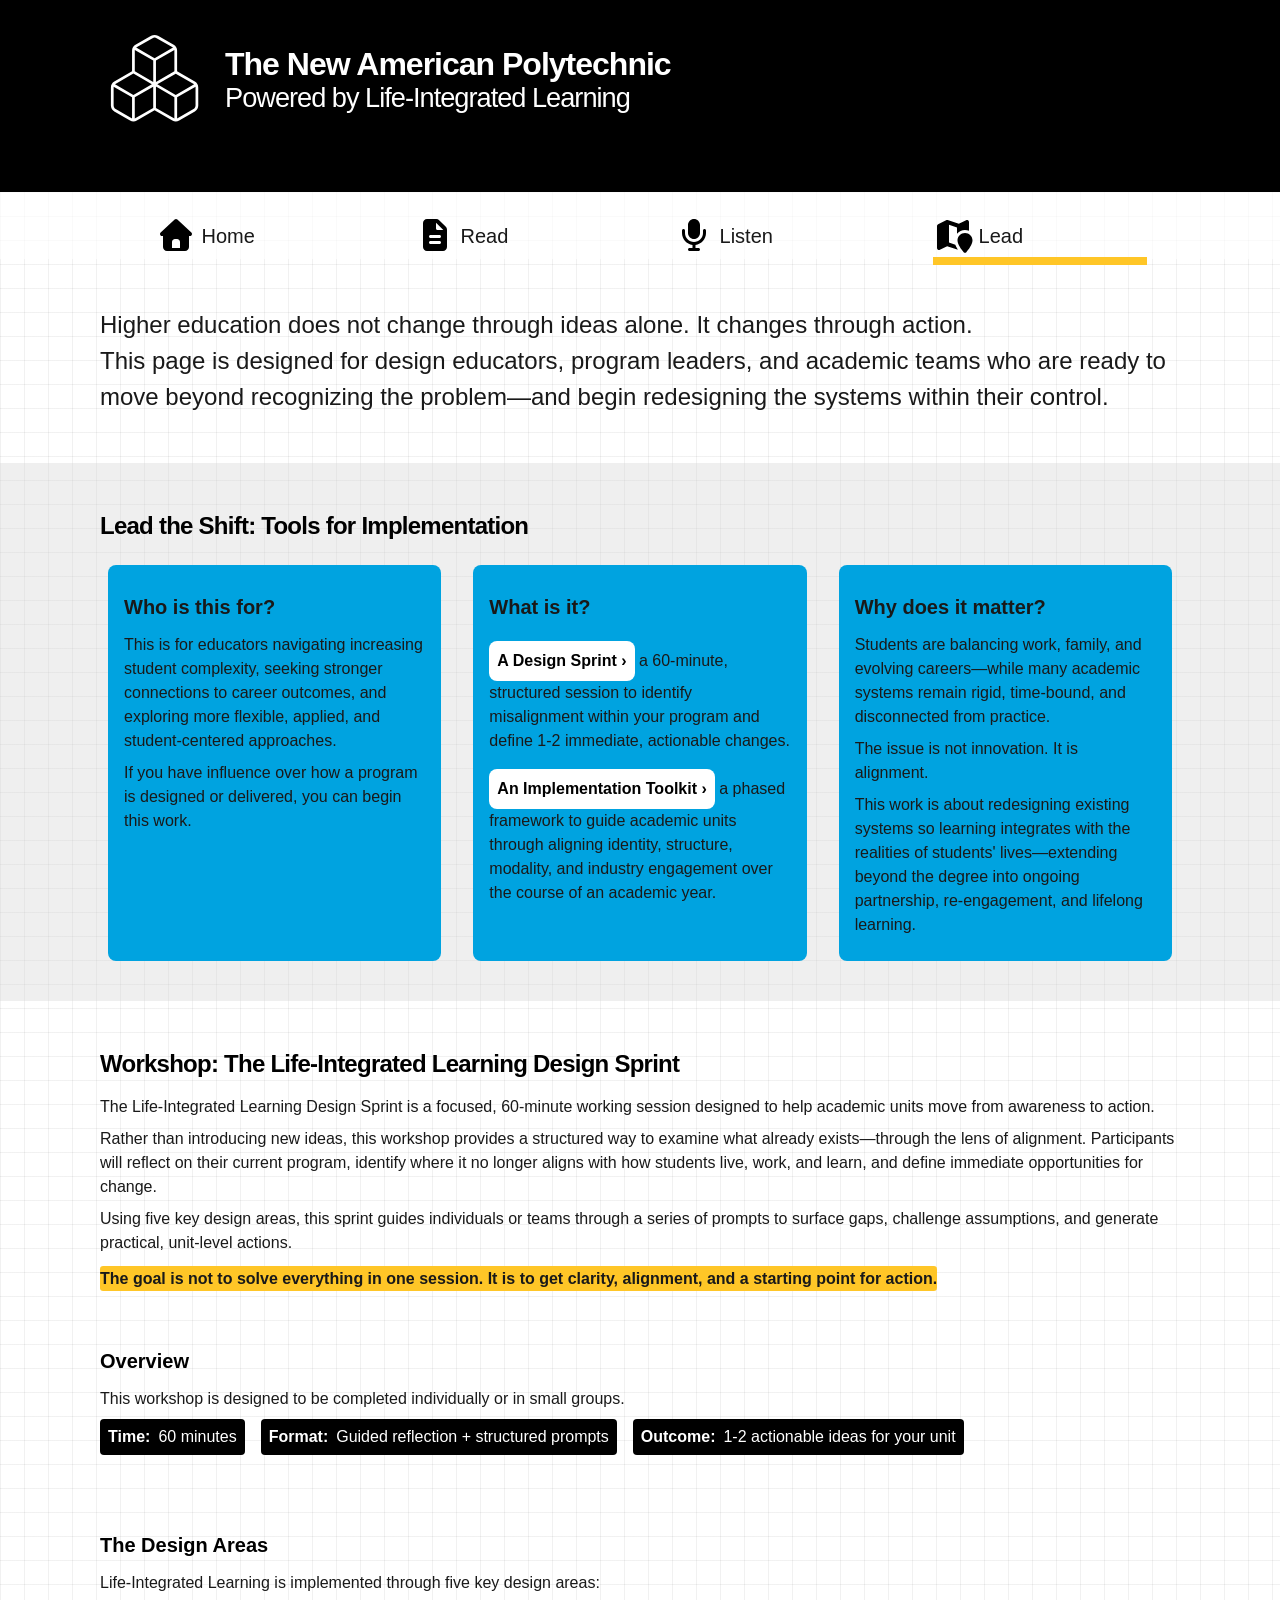
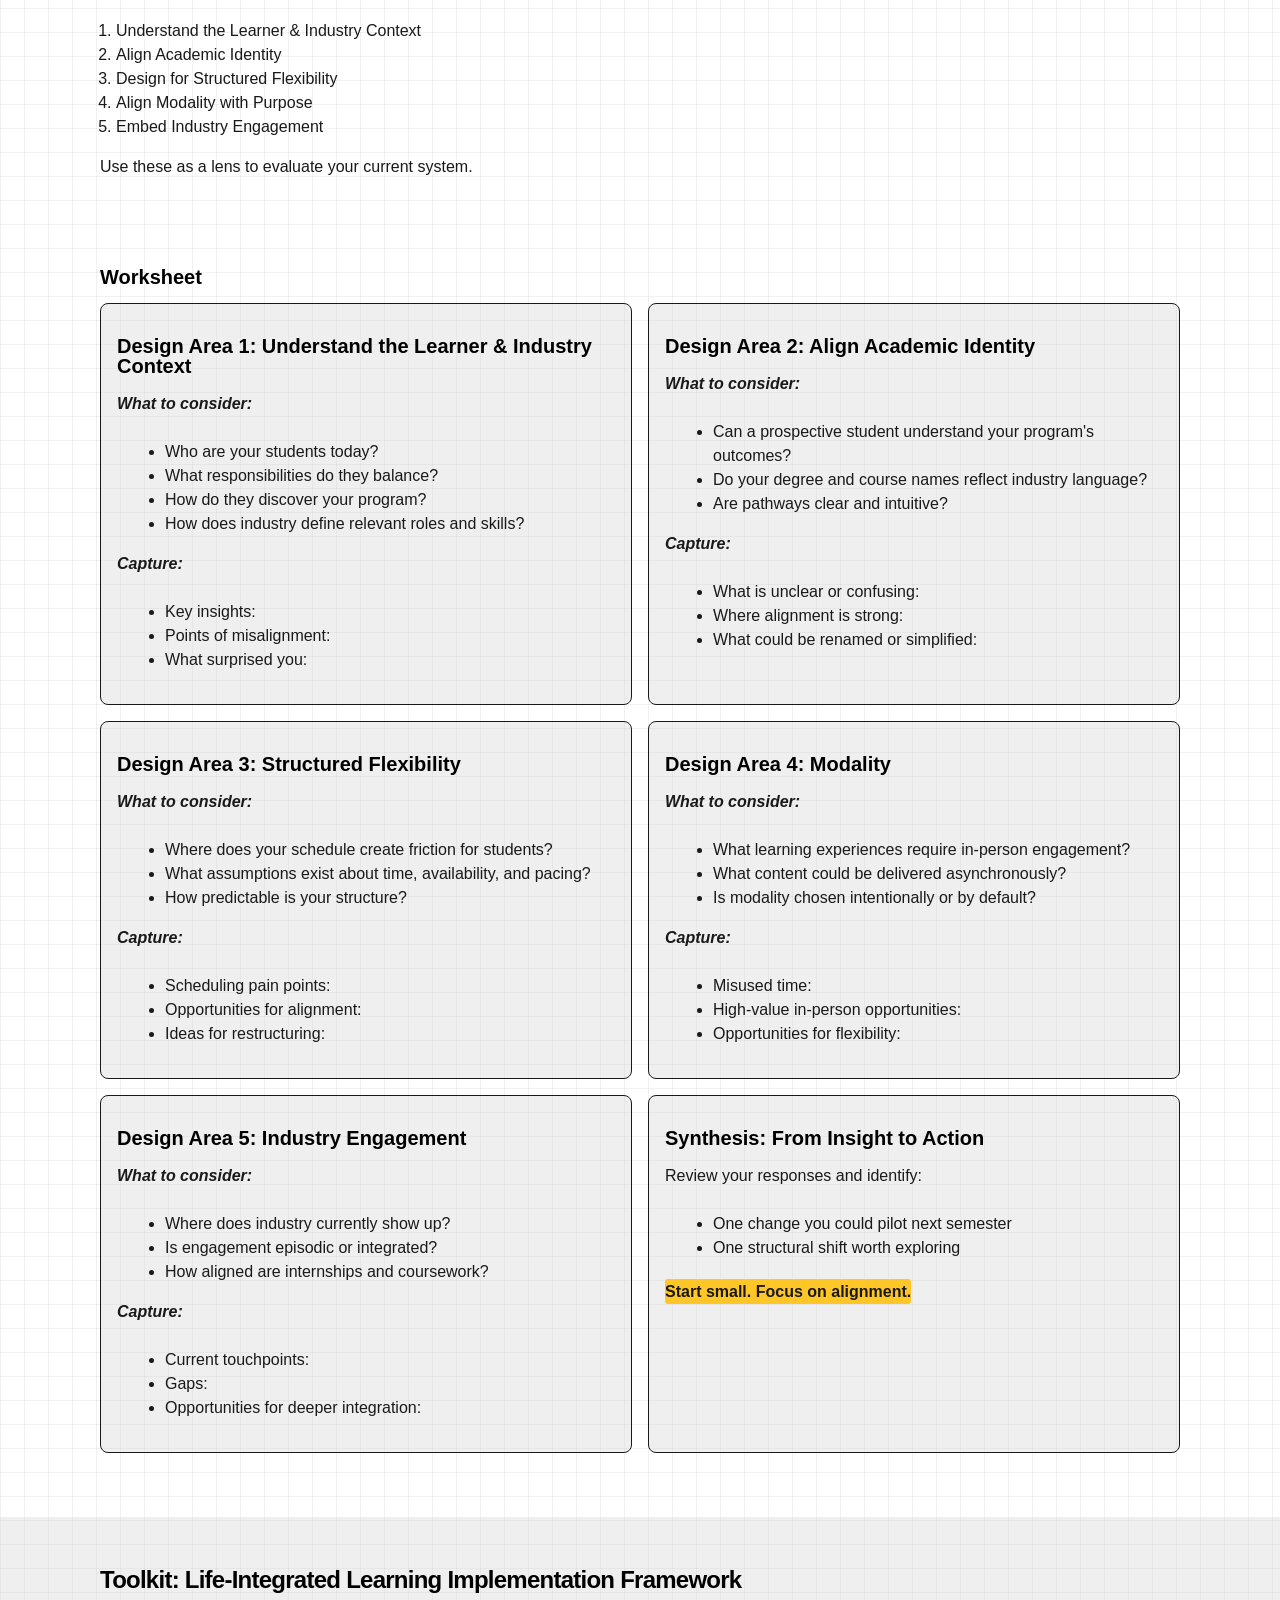
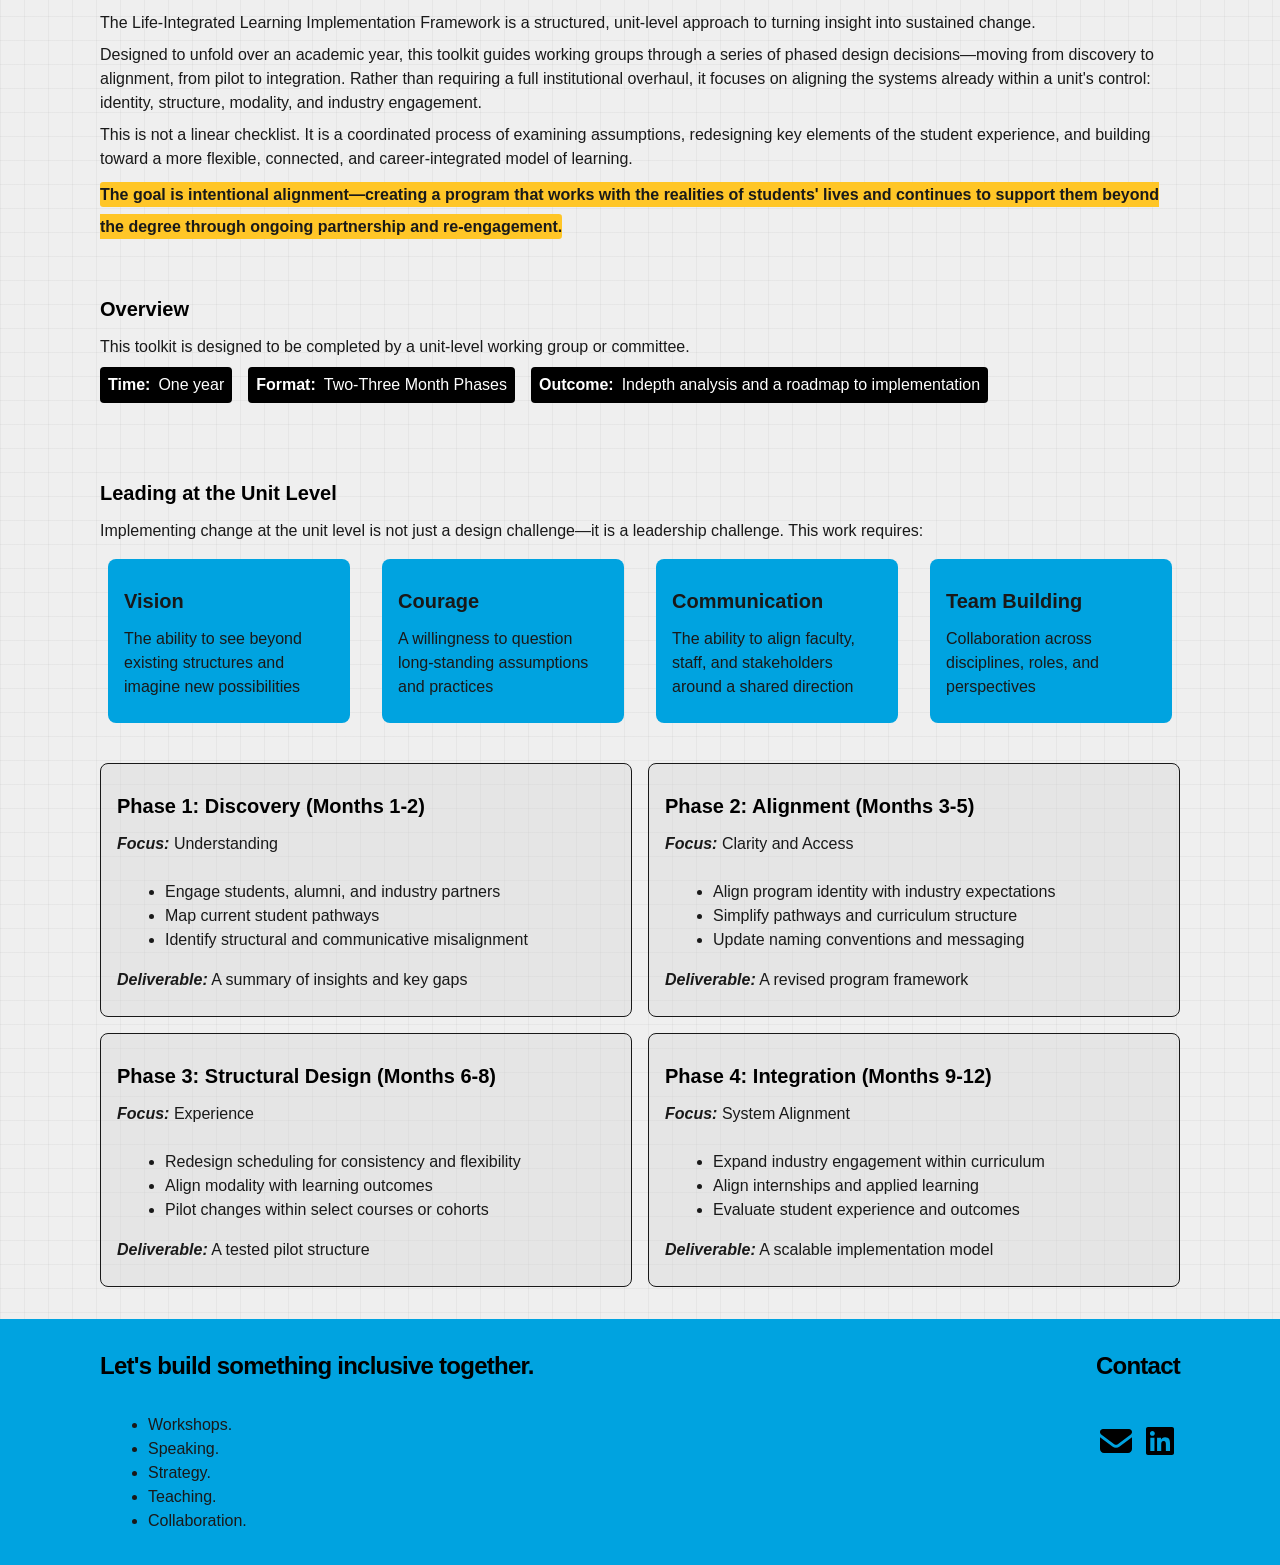
==== commit a60e3ab7: "refinements" ====
--- a/lead.html
+++ b/lead.html
@@ -117,7 +117,7 @@
                     <h3>Worksheet</h3>
                     <div class="design-areas">
                         <section>
-                            <h3>Design Area 1: Understand the Learner & Industry Context</h3>
+                            <h4>Design Area 1: Understand the Learner & Industry Context</h4>
                                 <p class="activates">What to consider:</p>
                                 <ul>
                                     <li>Who are your students today?</li>
@@ -133,7 +133,7 @@
                                 </ul>
                         </section>
                         <section>
-                            <h2>Design Area 2: Align Academic Identity</h2>
+                            <h4>Design Area 2: Align Academic Identity</h4>
                             <p class="activates">What to consider:</p>
                             <ul>
                                 <li>Can a prospective student understand your program's outcomes?</li>
@@ -148,7 +148,7 @@
                             </ul>
                         </section>
                         <section>
-                            <h2>Design Area 3: Structured Flexibility</h2>
+                            <h4>Design Area 3: Structured Flexibility</h4>
                             <p class="activates">What to consider:</p>
                             <ul>
                                 <li>Where does your schedule create friction for students?</li>
@@ -163,7 +163,7 @@
                             </ul>
                         </section>
                         <section>
-                            <h2>Design Area 4: Modality</h2>
+                            <h4>Design Area 4: Modality</h4>
                             <p class="activates">What to consider:</p>
                             <ul>
                                 <li>What learning experiences require in-person engagement?</li>
@@ -178,7 +178,7 @@
                             </ul>
                         </section>
                         <section>
-                            <h2>Design Area 5: Industry Engagement</h2>
+                            <h4>Design Area 5: Industry Engagement</h4>
                             <p class="activates">What to consider:</p>
                             <ul>
                                 <li>Where does industry currently show up?</li>
@@ -193,7 +193,7 @@
                             </ul>
                         </section>
                         <section>
-                            <h2>Synthesis: From Insight to Action</h2>
+                            <h4>Synthesis: From Insight to Action</h4>
                             <p>Review your responses and identify:</p>
                             <ul>
                                 <li>One change you could pilot next semester</li>
@@ -202,6 +202,7 @@
                             <p><span class="highlight">Start small. Focus on alignment.</span></p>
                         </section>
                     </div>
+                </section>
             </div>
         </section>
         <section class="gray">
--- a/styles.css
+++ b/styles.css
@@ -349,11 +349,11 @@
     font-style:italic;
 }
 dl {
-    display:flex;
     background-color:var(--ASU-black);
     color:var(--ASU-white);
     padding:.5rem;
     border-radius:.25rem;
+    line-height:1.25;
 }
 dt {
     font-weight:bold;
@@ -497,6 +497,9 @@
         visibility:hidden;
         height:0;
     }
+    dl {
+        display:flex;
+    }
 }
 /* ---------------------------------------- MEDIA QUERY FOR LARGE STYLES ---------------------------------------- */
 @media screen and (min-width:900px) {
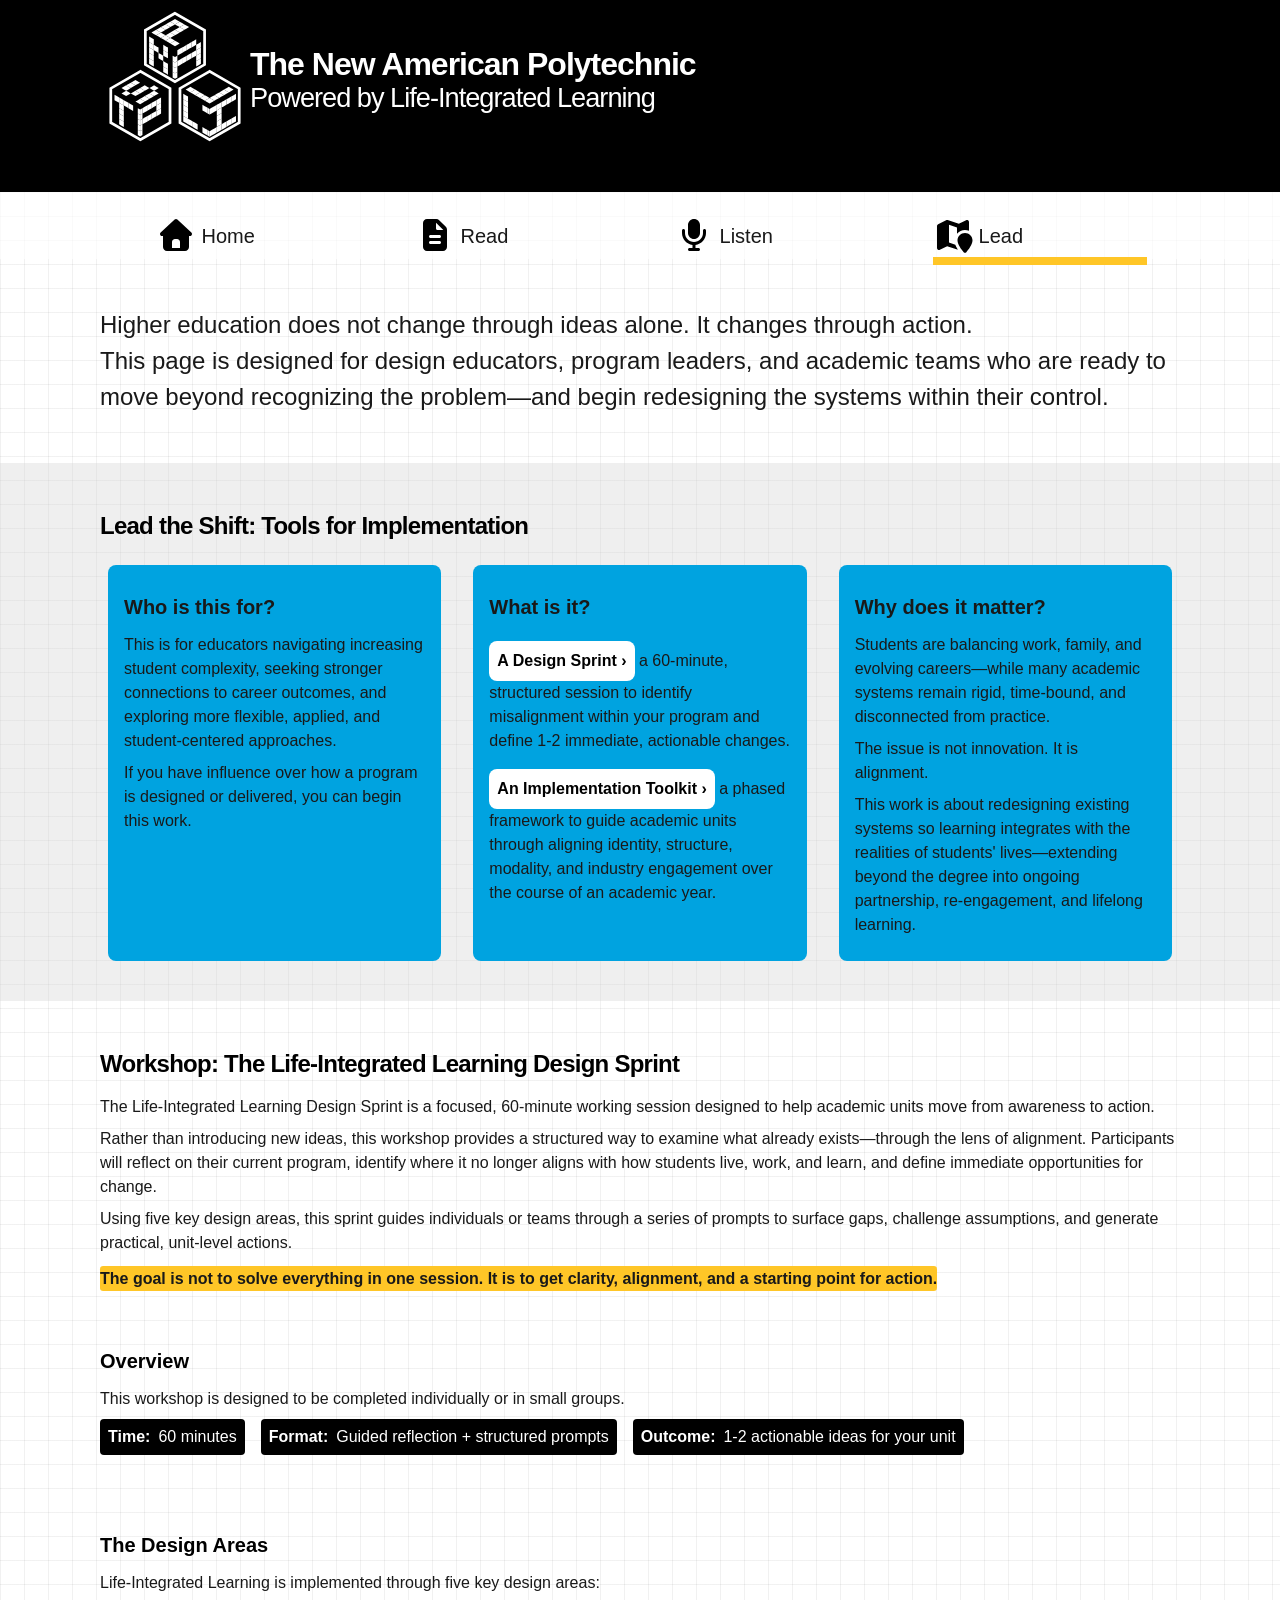
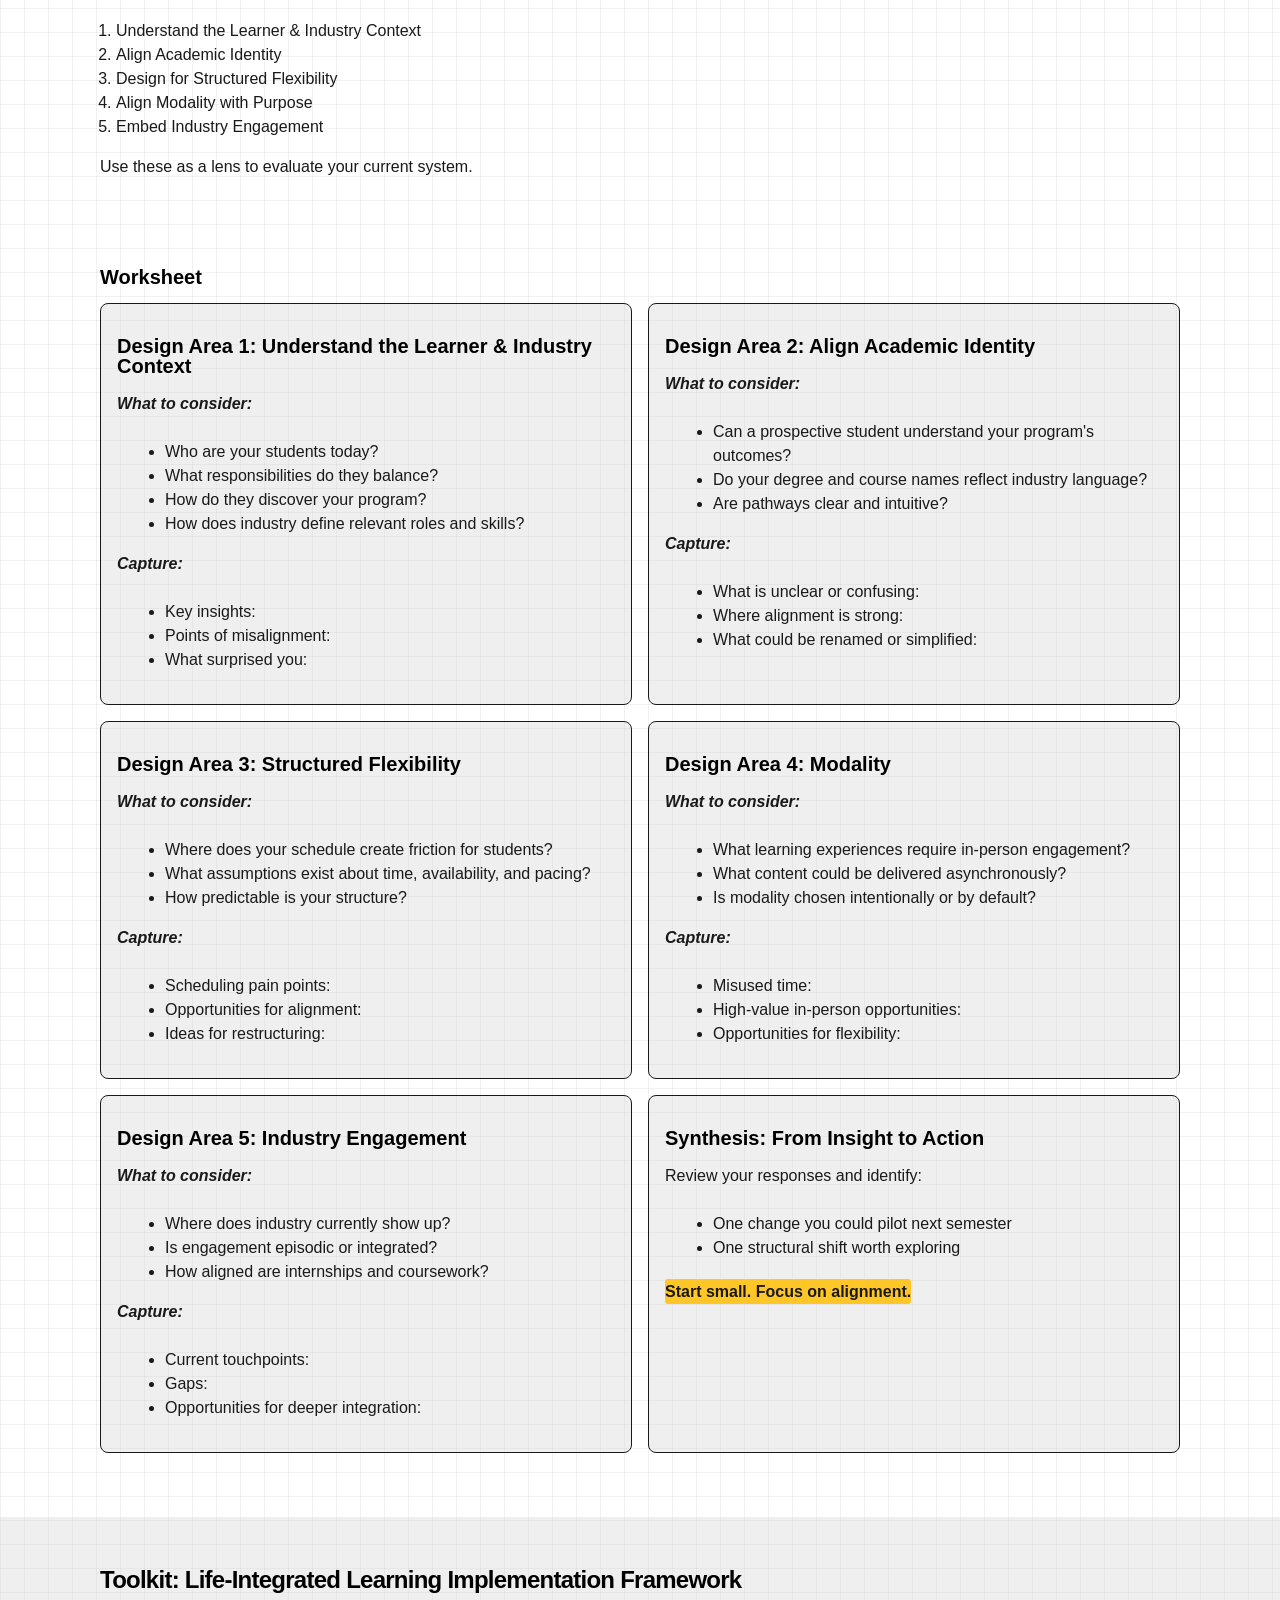
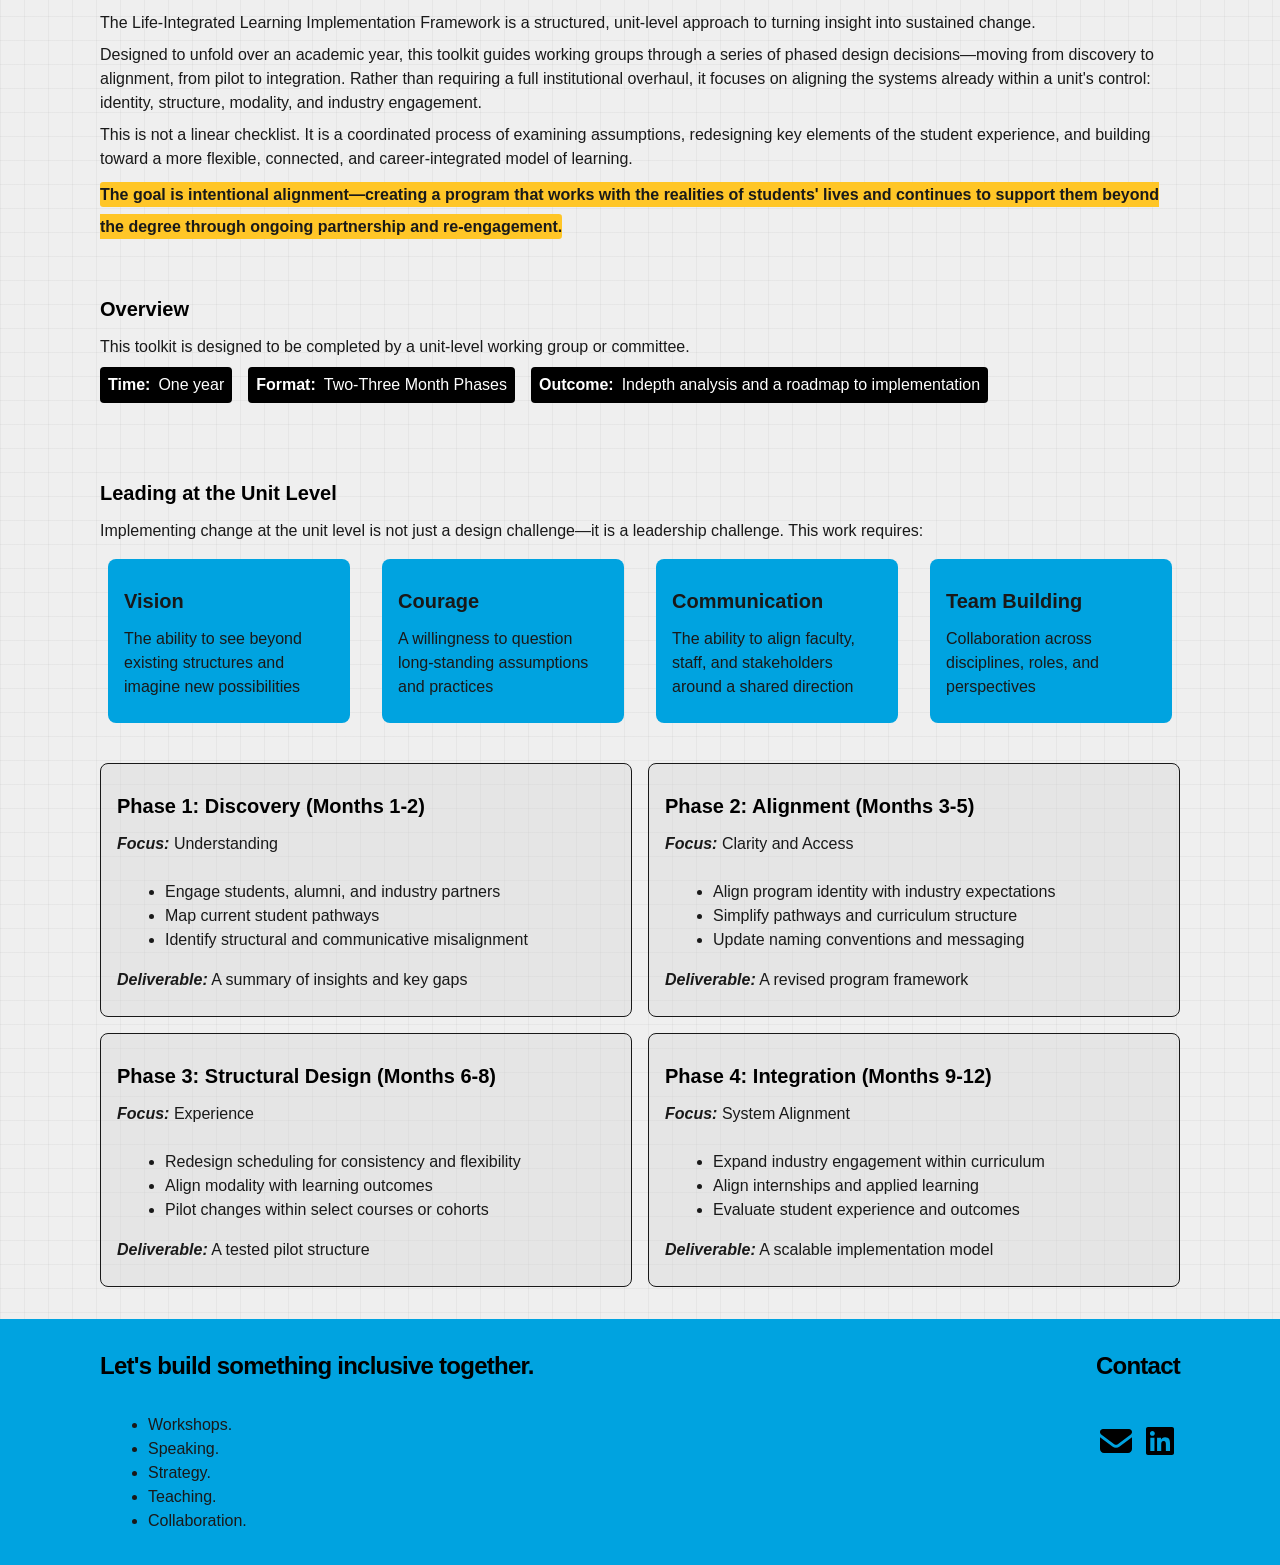
==== commit 49901aff: "logo update" ====
--- a/lead.html
+++ b/lead.html
@@ -25,7 +25,7 @@
 <a href="#main-content" class="sr-only">Skip to Main Content</a>
     <header>
         <div class="wrapper">
-            <svg xmlns="http://www.w3.org/2000/svg" height="125" width="125" viewBox="0 0 640 640"><!--!Font Awesome Pro v7.2.0 by @fontawesome - https://fontawesome.com License - https://fontawesome.com/license (Commercial License) Copyright 2026 Fonticons, Inc.--><path fill="rgb(255, 255, 255)" d="M320.5 497.7L216.2 557.9C203.8 565 188.6 565 176.2 557.9L84 504.6C71.6 497.5 64 484.3 64 470L64 363.5C64 349.2 71.6 336 84 328.9L188.2 268.7L188.2 148.3C188.2 134 195.8 120.8 208.2 113.7L300.5 60.4C312.9 53.3 328.1 53.3 340.5 60.4L432.7 113.7C445.1 120.8 452.7 134.1 452.7 148.3L452.7 268.7L556.9 328.9C569.3 336 576.9 349.2 576.9 363.5L577 470C577 484.3 569.4 497.5 557 504.6L464.8 557.9C452.4 565 437.2 565 424.8 557.9L320.5 497.7zM92 490.8L188.2 546.4L188.2 421.4L80 358.9L80 470C80 478.6 84.6 486.5 92 490.8zM204.2 546.4L312.4 483.9L312.4 358.9L204.2 421.4L204.2 546.4zM304.5 345L196.2 282.5L88.1 345.1L196.2 407.5L304.5 345zM312.5 331.1L312.5 206.1L204.3 143.6L204.3 268.6L312.5 331.1zM328.5 358.8L328.5 483.8L436.7 546.3L436.7 421.3L328.5 358.8zM452.7 546.4L549 490.8C556.4 486.5 561 478.6 561 470L561 358.9L452.8 421.4L452.8 546.4zM552.9 345.1L444.7 282.6L336.5 345.1L444.7 407.6L552.9 345.2zM328.5 331.2L436.7 268.7L436.7 143.7L328.5 206.2L328.5 331.2zM428.7 129.8L332.5 74.3C325.1 70 315.9 70 308.5 74.3L212.3 129.9L320.5 192.4L428.7 129.9z"/></svg>            
+            <img src="images/TPS-LIL-NAP-logo-reverse.svg" width="150" alt="Three modular cubes stacked in a pyramid to stand for The Polytechnic School plus Life-Integrated Learning equals The New American Polytechnic">
             <h1>The New American Polytechnic <br><span>Powered by Life-Integrated Learning</span></h1>
         </div>
     </header>
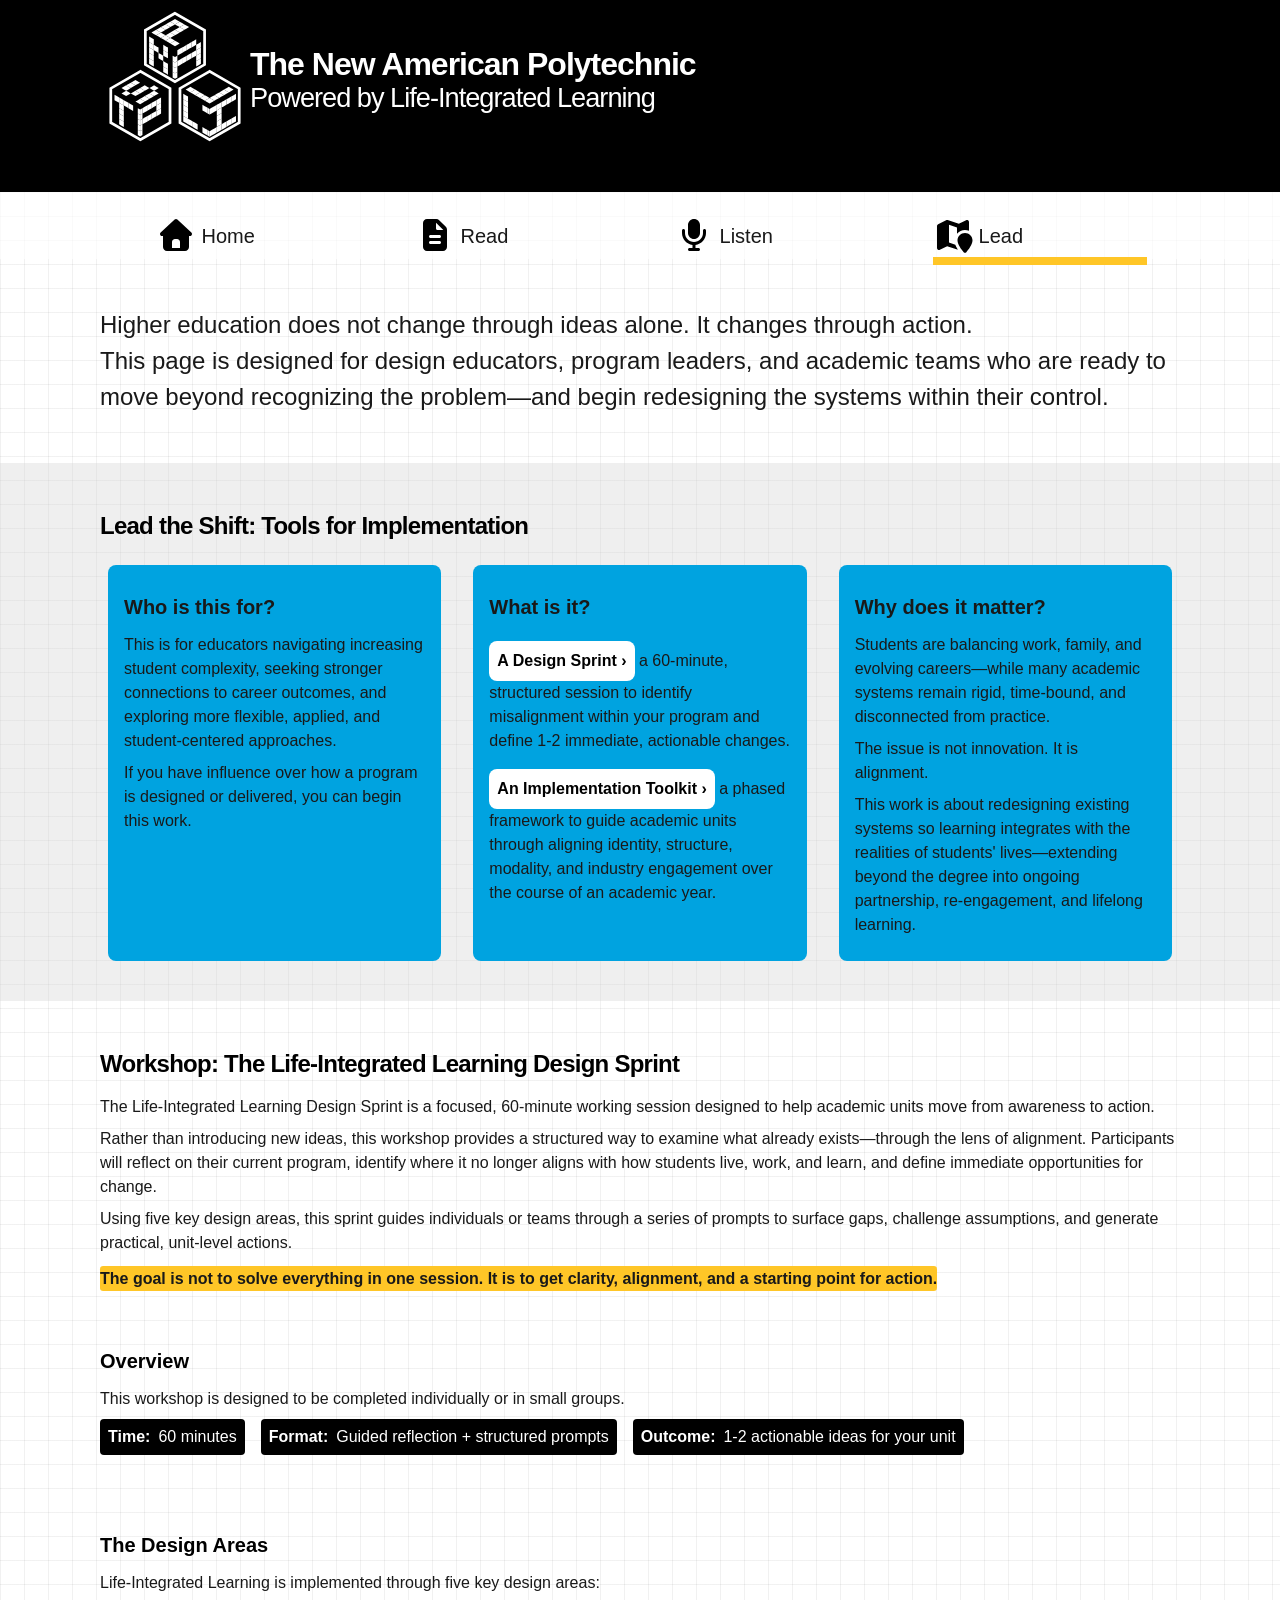
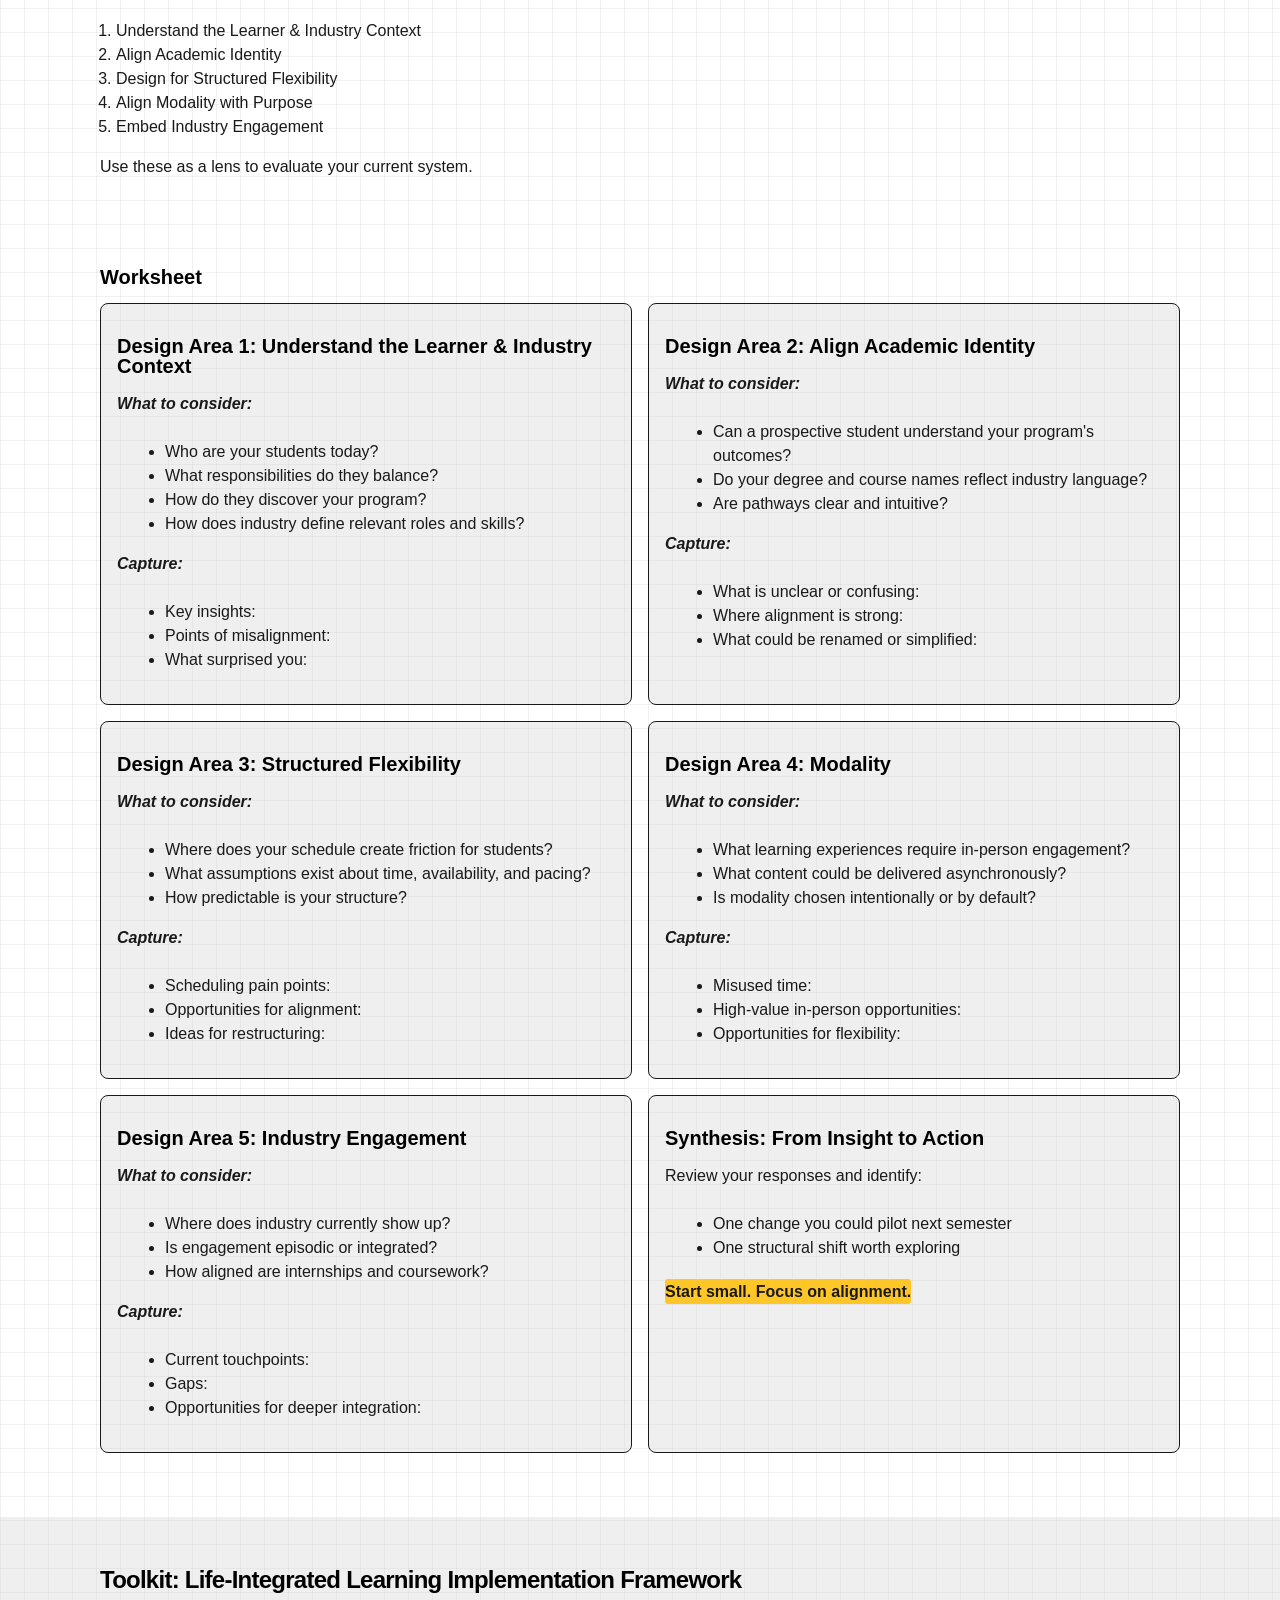
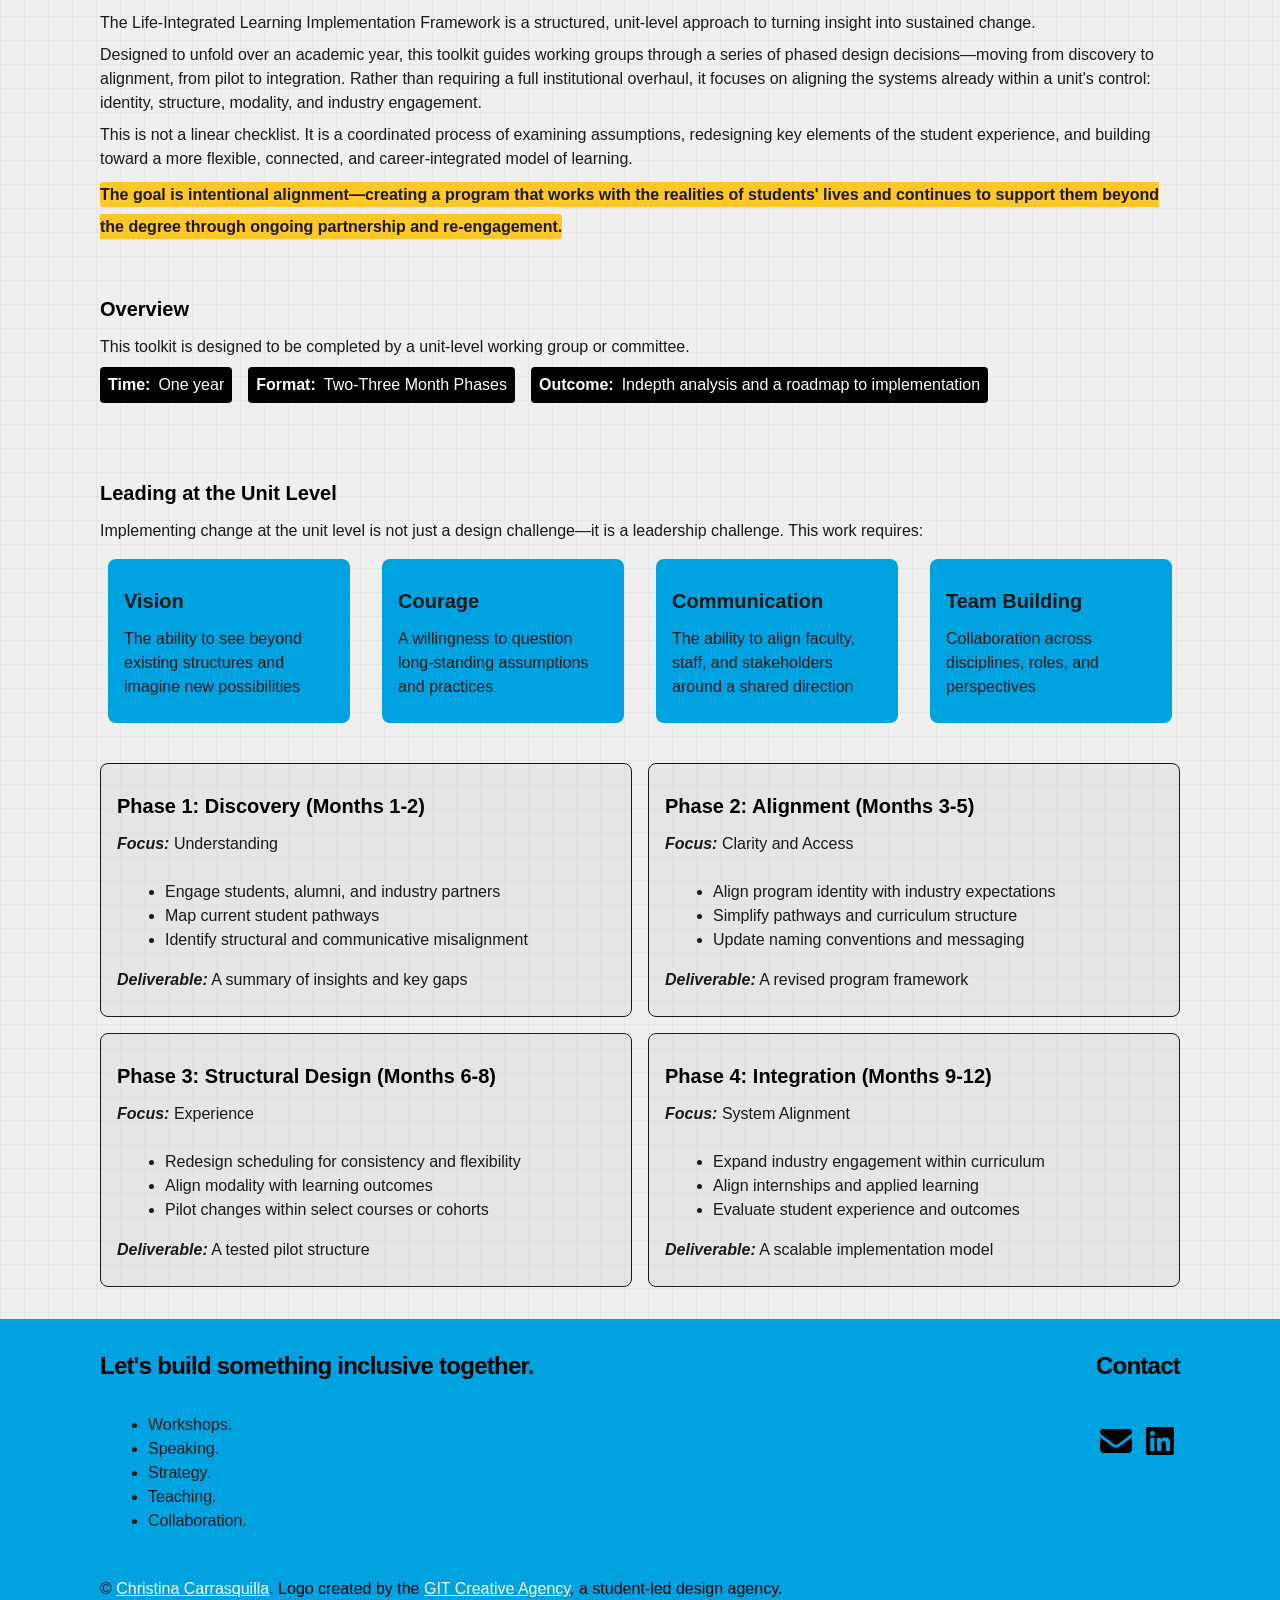
==== commit ad8408c9: "git agency credit" ====
--- a/lead.html
+++ b/lead.html
@@ -318,6 +318,7 @@
                     <svg xmlns="http://www.w3.org/2000/svg" height="40" width="40" viewBox="0 0 640 640"><!--!Font Awesome Free v7.2.0 by @fontawesome - https://fontawesome.com License - https://fontawesome.com/license/free Copyright 2026 Fonticons, Inc.--><path d="M512 96L127.9 96C110.3 96 96 110.5 96 128.3L96 511.7C96 529.5 110.3 544 127.9 544L512 544C529.6 544 544 529.5 544 511.7L544 128.3C544 110.5 529.6 96 512 96zM231.4 480L165 480L165 266.2L231.5 266.2L231.5 480L231.4 480zM198.2 160C219.5 160 236.7 177.2 236.7 198.5C236.7 219.8 219.5 237 198.2 237C176.9 237 159.7 219.8 159.7 198.5C159.7 177.2 176.9 160 198.2 160zM480.3 480L413.9 480L413.9 376C413.9 351.2 413.4 319.3 379.4 319.3C344.8 319.3 339.5 346.3 339.5 374.2L339.5 480L273.1 480L273.1 266.2L336.8 266.2L336.8 295.4L337.7 295.4C346.6 278.6 368.3 260.9 400.6 260.9C467.8 260.9 480.3 305.2 480.3 362.8L480.3 480z"/></svg>
                 </a>
             </section>
+            <small>&copy; <a href="https://carrasquilla.design" target="_blank">Christina Carrasquilla</a>. Logo created by the <a href="https://www.behance.net/gitcreativeagency" target="_blank">GIT Creative Agency</a>, a student-led design agency.</small>
         </div>
     </footer>
     <a href="#top" id="back-to-top" aria-label="Back to top"><svg xmlns="http://www.w3.org/2000/svg" height="30" width="30" viewBox="0 0 640 640"><!--!Font Awesome Free v7.2.0 by @fontawesome - https://fontawesome.com License - https://fontawesome.com/license/free Copyright 2026 Fonticons, Inc.--><path fill="var(--ASU-black)ß" d="M320 576C461.4 576 576 461.4 576 320C576 178.6 461.4 64 320 64C178.6 64 64 178.6 64 320C64 461.4 178.6 576 320 576zM337 199L417 279C426.4 288.4 426.4 303.6 417 312.9C407.6 322.2 392.4 322.3 383.1 312.9L344.1 273.9L344.1 424C344.1 437.3 333.4 448 320.1 448C306.8 448 296.1 437.3 296.1 424L296.1 273.9L257.1 312.9C247.7 322.3 232.5 322.3 223.2 312.9C213.9 303.5 213.8 288.3 223.2 279L303.2 199C312.6 189.6 327.8 189.6 337.1 199z"/></svg></a>
--- a/styles.css
+++ b/styles.css
@@ -359,6 +359,15 @@
     font-weight:bold;
     padding-right:.5rem;
 }
+small {
+    margin:2rem 0;
+}
+small a {
+    color:var(--ASU-white);
+}
+small a:visited {
+    color:var(--ASU-gray1);
+}
 .cta {
     display:inline-block;
     background-color:var(--ASU-white);
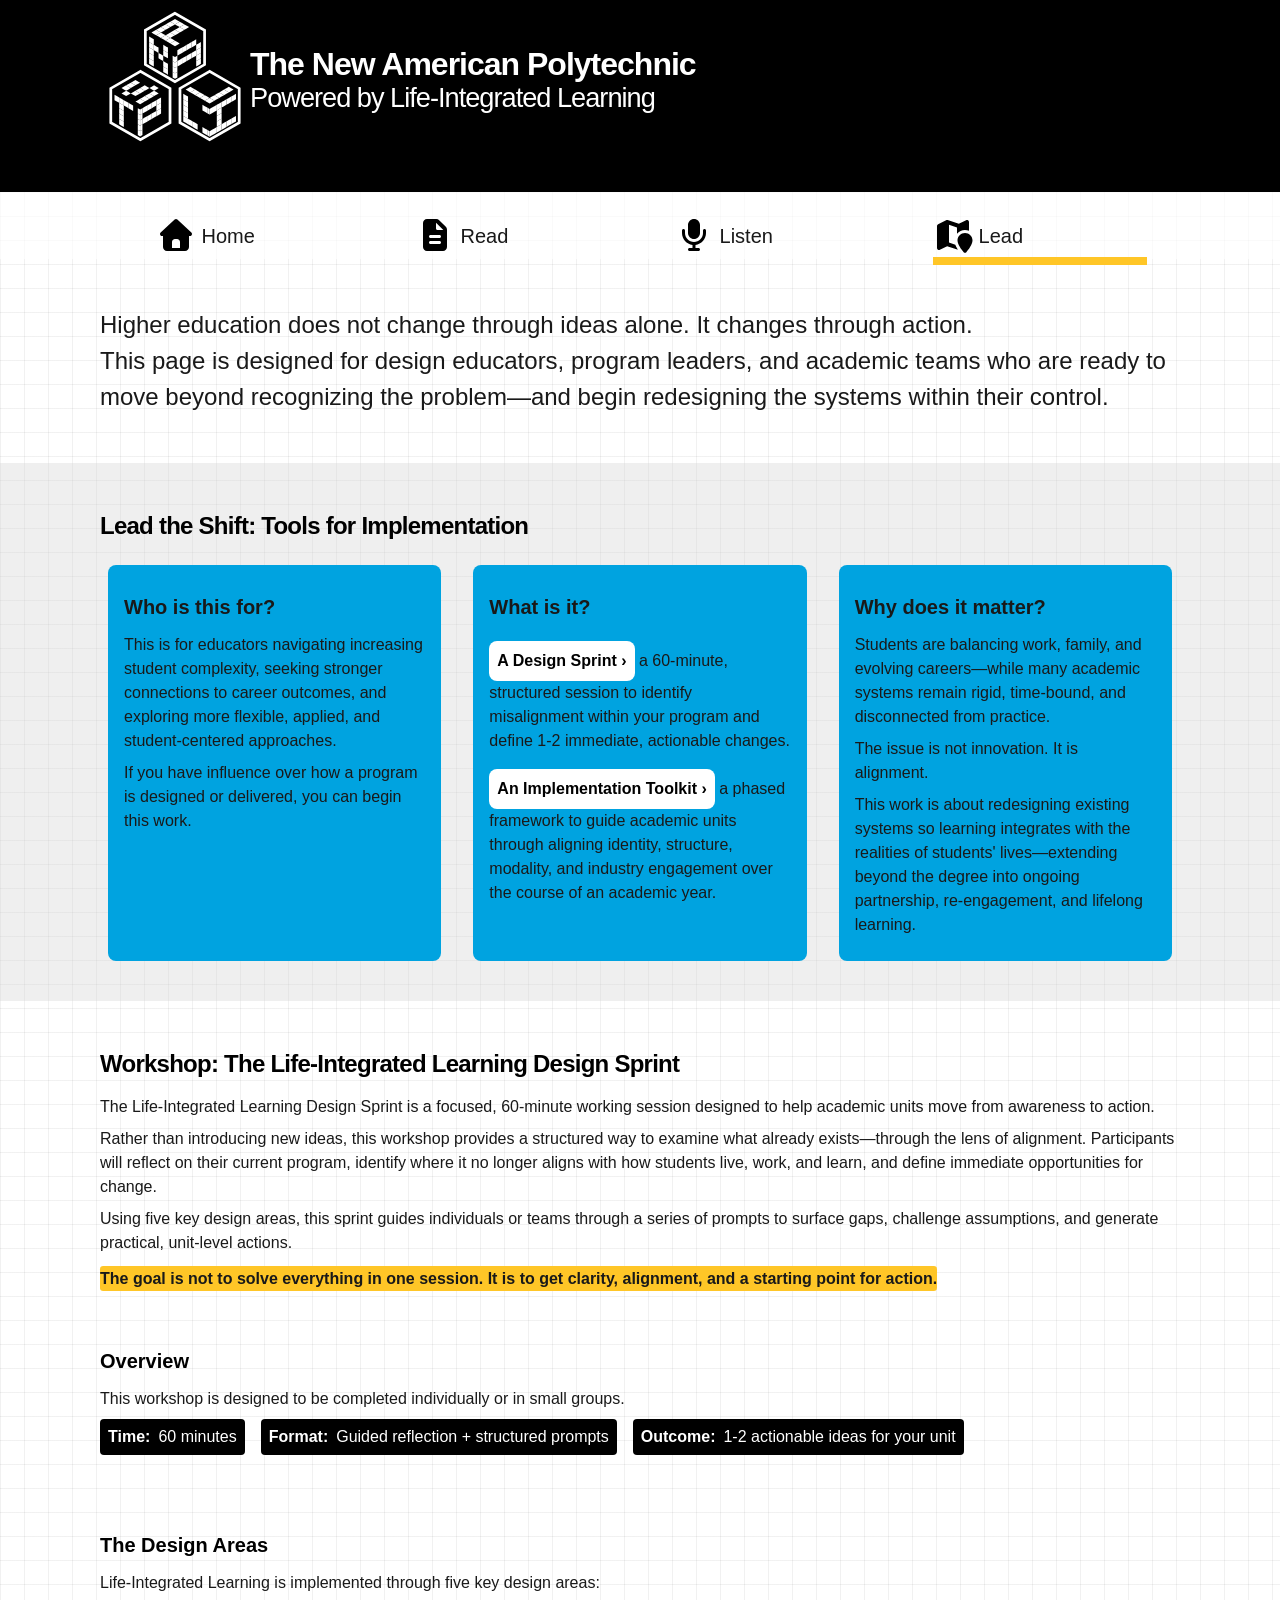
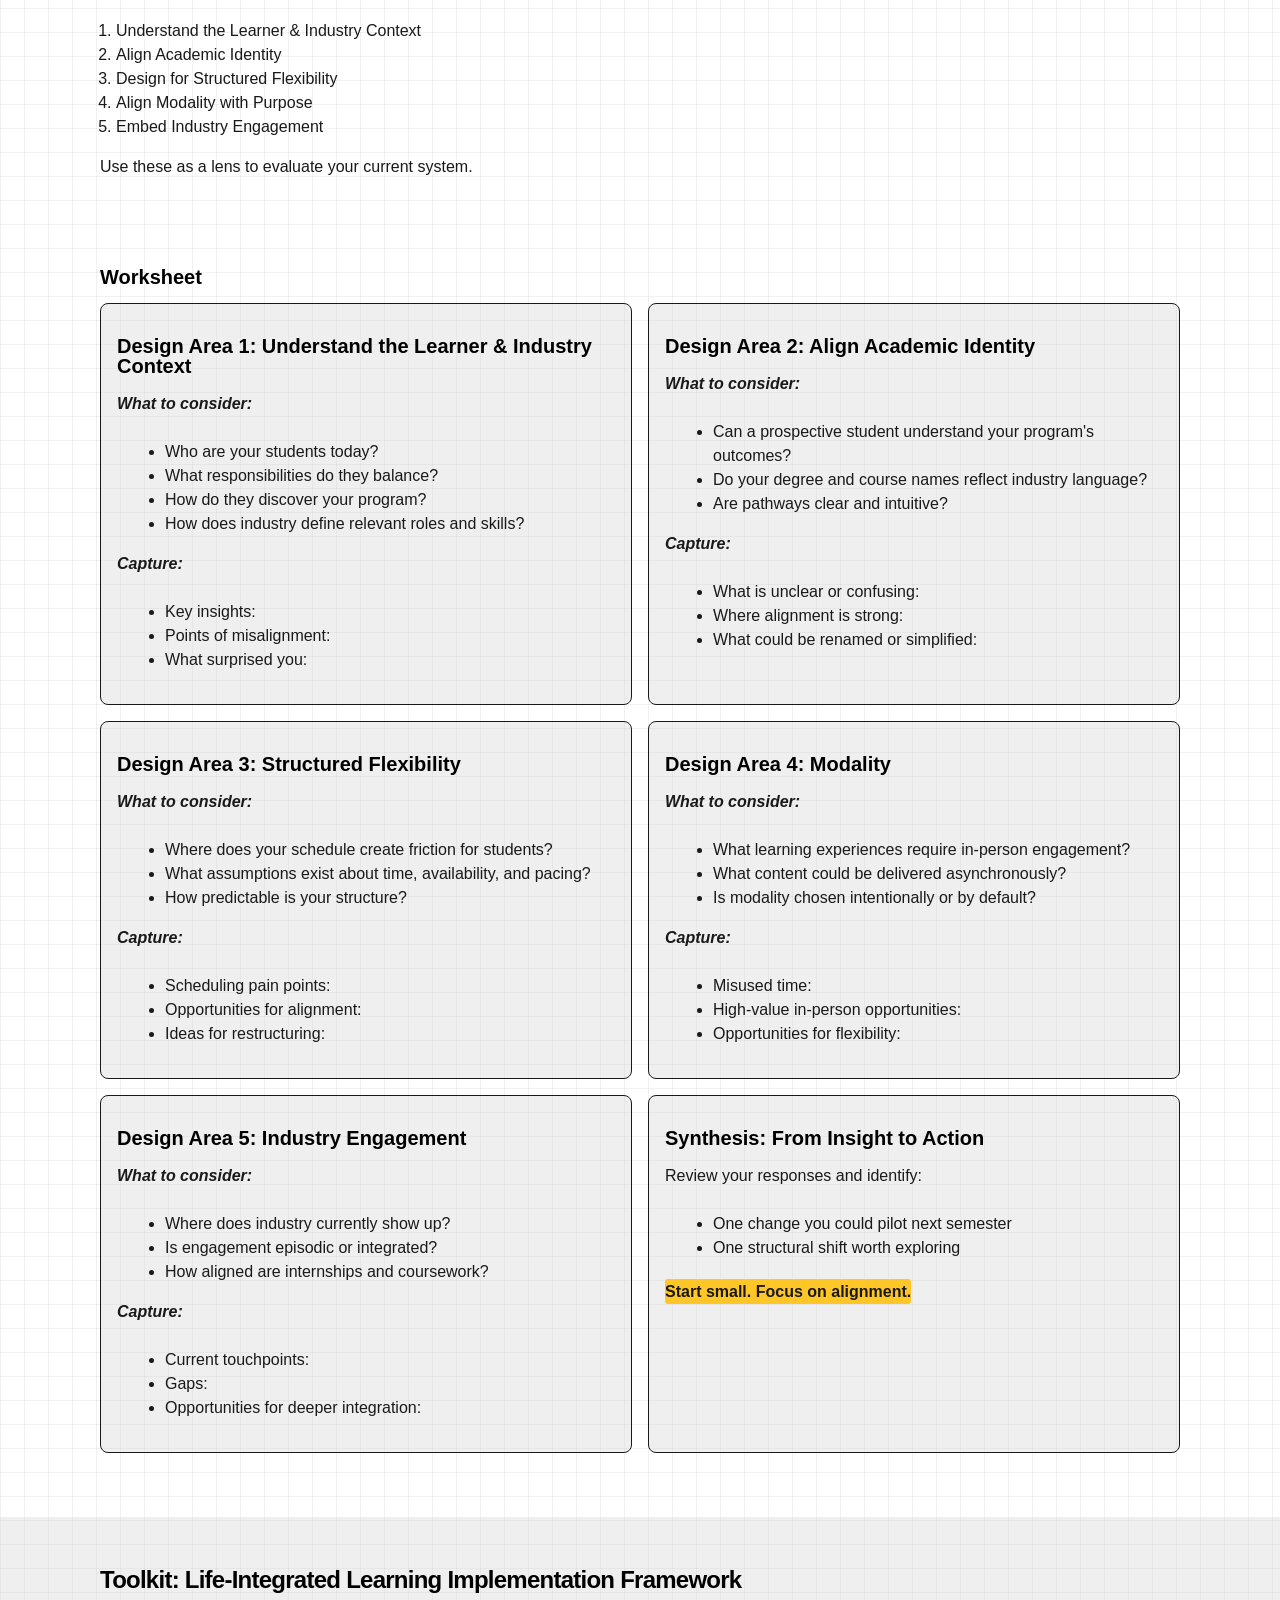
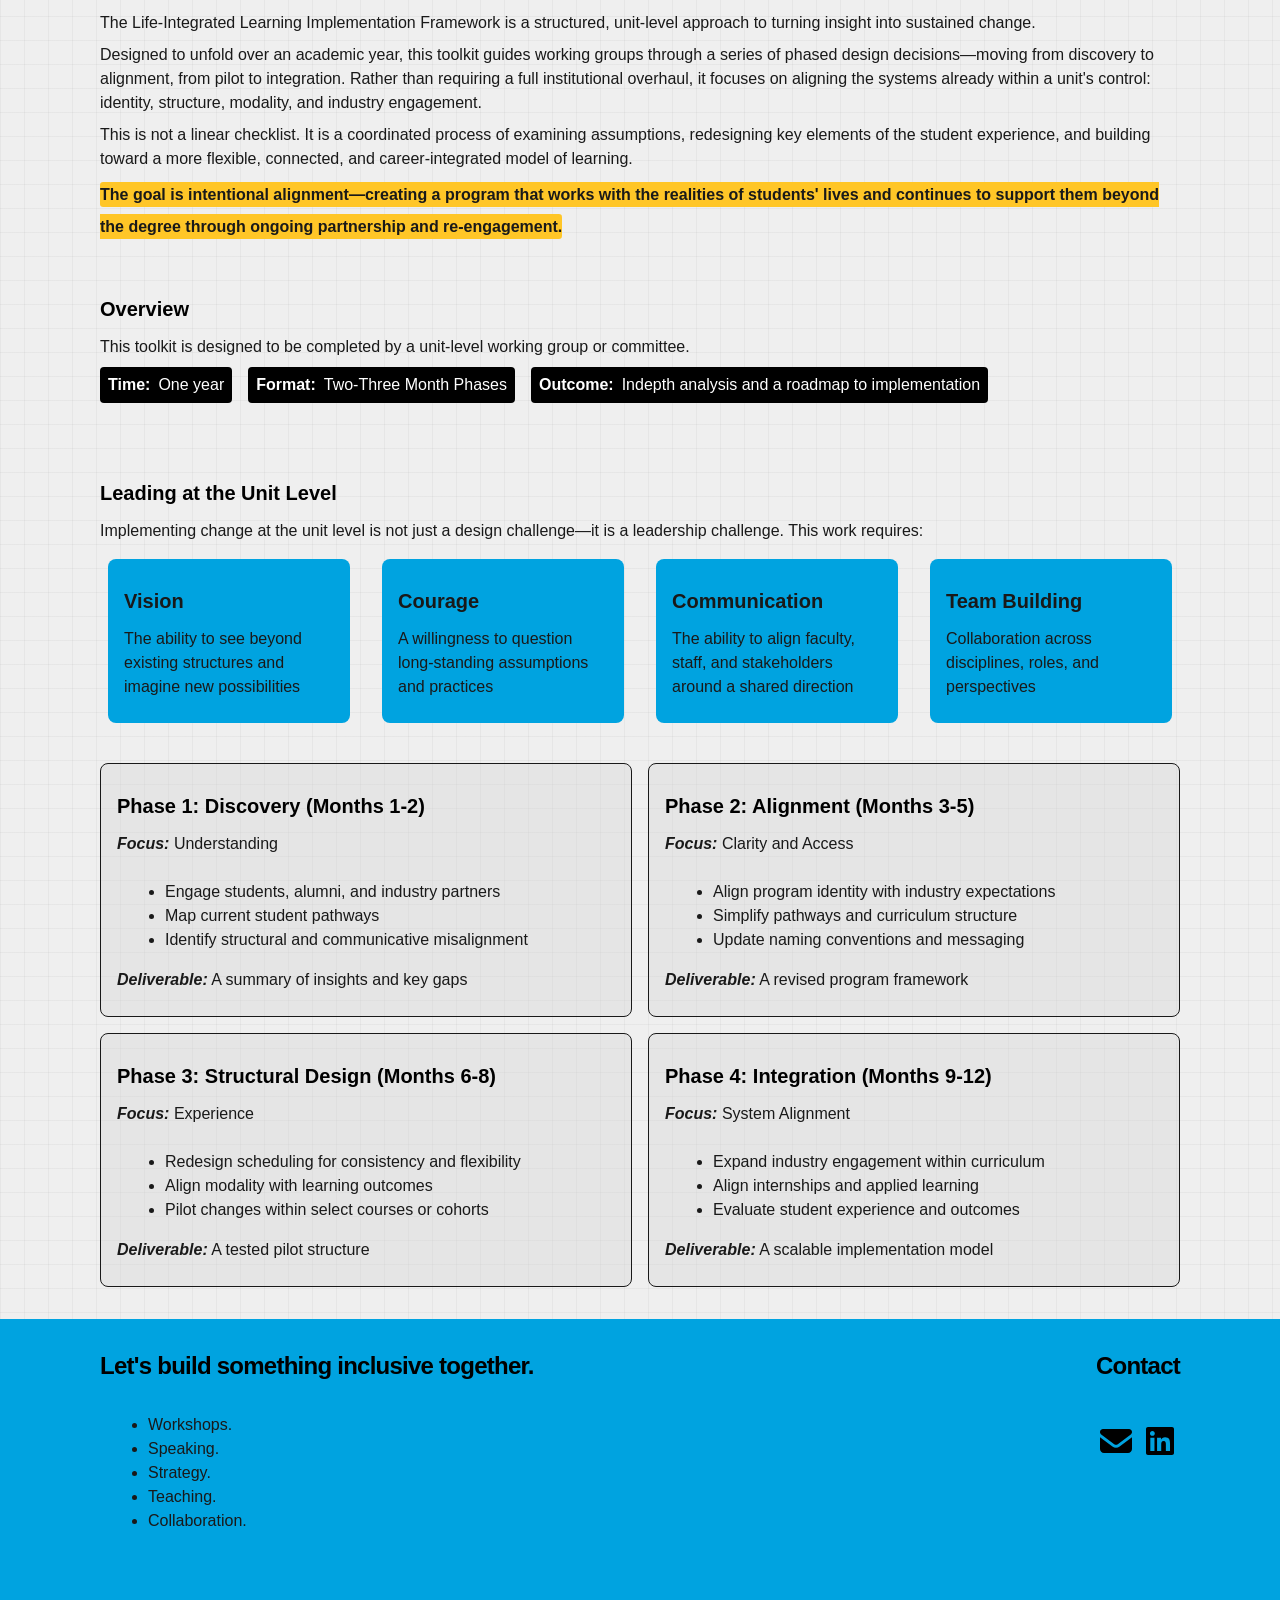
==== commit 133c5870: "podcast drop" ====
--- a/lead.html
+++ b/lead.html
@@ -318,7 +318,10 @@
                     <svg xmlns="http://www.w3.org/2000/svg" height="40" width="40" viewBox="0 0 640 640"><!--!Font Awesome Free v7.2.0 by @fontawesome - https://fontawesome.com License - https://fontawesome.com/license/free Copyright 2026 Fonticons, Inc.--><path d="M512 96L127.9 96C110.3 96 96 110.5 96 128.3L96 511.7C96 529.5 110.3 544 127.9 544L512 544C529.6 544 544 529.5 544 511.7L544 128.3C544 110.5 529.6 96 512 96zM231.4 480L165 480L165 266.2L231.5 266.2L231.5 480L231.4 480zM198.2 160C219.5 160 236.7 177.2 236.7 198.5C236.7 219.8 219.5 237 198.2 237C176.9 237 159.7 219.8 159.7 198.5C159.7 177.2 176.9 160 198.2 160zM480.3 480L413.9 480L413.9 376C413.9 351.2 413.4 319.3 379.4 319.3C344.8 319.3 339.5 346.3 339.5 374.2L339.5 480L273.1 480L273.1 266.2L336.8 266.2L336.8 295.4L337.7 295.4C346.6 278.6 368.3 260.9 400.6 260.9C467.8 260.9 480.3 305.2 480.3 362.8L480.3 480z"/></svg>
                 </a>
             </section>
-            <small>&copy; <a href="https://carrasquilla.design" target="_blank">Christina Carrasquilla</a>. Logo created by the <a href="https://www.behance.net/gitcreativeagency" target="_blank">GIT Creative Agency</a>, a student-led design agency.</small>
+            <div>
+                <small>&copy; <a href="https://carrasquilla.design" target="_blank">Christina Carrasquilla</a>.</small>
+                <small>Logo by the <a href="https://www.behance.net/gitcreativeagency" target="_blank">GIT Creative Agency</a>, a student-led design agency.</small>
+            </div>
         </div>
     </footer>
     <a href="#top" id="back-to-top" aria-label="Back to top"><svg xmlns="http://www.w3.org/2000/svg" height="30" width="30" viewBox="0 0 640 640"><!--!Font Awesome Free v7.2.0 by @fontawesome - https://fontawesome.com License - https://fontawesome.com/license/free Copyright 2026 Fonticons, Inc.--><path fill="var(--ASU-black)ß" d="M320 576C461.4 576 576 461.4 576 320C576 178.6 461.4 64 320 64C178.6 64 64 178.6 64 320C64 461.4 178.6 576 320 576zM337 199L417 279C426.4 288.4 426.4 303.6 417 312.9C407.6 322.2 392.4 322.3 383.1 312.9L344.1 273.9L344.1 424C344.1 437.3 333.4 448 320.1 448C306.8 448 296.1 437.3 296.1 424L296.1 273.9L257.1 312.9C247.7 322.3 232.5 322.3 223.2 312.9C213.9 303.5 213.8 288.3 223.2 279L303.2 199C312.6 189.6 327.8 189.6 337.1 199z"/></svg></a>
--- a/styles.css
+++ b/styles.css
@@ -275,6 +275,9 @@
     color: var(--ASU-black);
     padding: 1rem 0;
 }
+footer div div {
+    margin-top:3rem;
+}
 footer a {
     margin: 1.5rem 0;
 }
@@ -360,6 +363,7 @@
     padding-right:.5rem;
 }
 small {
+    font-size:.75em;
     margin:2rem 0;
 }
 small a {
@@ -458,9 +462,6 @@
     border-radius:1rem;
     padding:1rem;
 }
-.season img {
-    width:100%;
-}
 .date {
     text-transform:uppercase;
     font-size:.75em;
@@ -482,10 +483,6 @@
     .card section:last-child:nth-child(odd) {
         grid-column: span 2;
     }
-    .season {
-        display:grid;
-        grid-template-columns:1fr 1fr;
-}
     footer .wrapper {
         display: grid;
         grid-template-columns: 2fr 1fr;
@@ -543,7 +540,7 @@
     }
     .season {
     display:grid;
-    grid-template-columns:1fr 1fr 1fr;
+    grid-template-columns:1fr 1fr;
 }
 }
 /* ---------------------------------------- MEDIA QUERY FOR PRINT ---------------------------------------- */
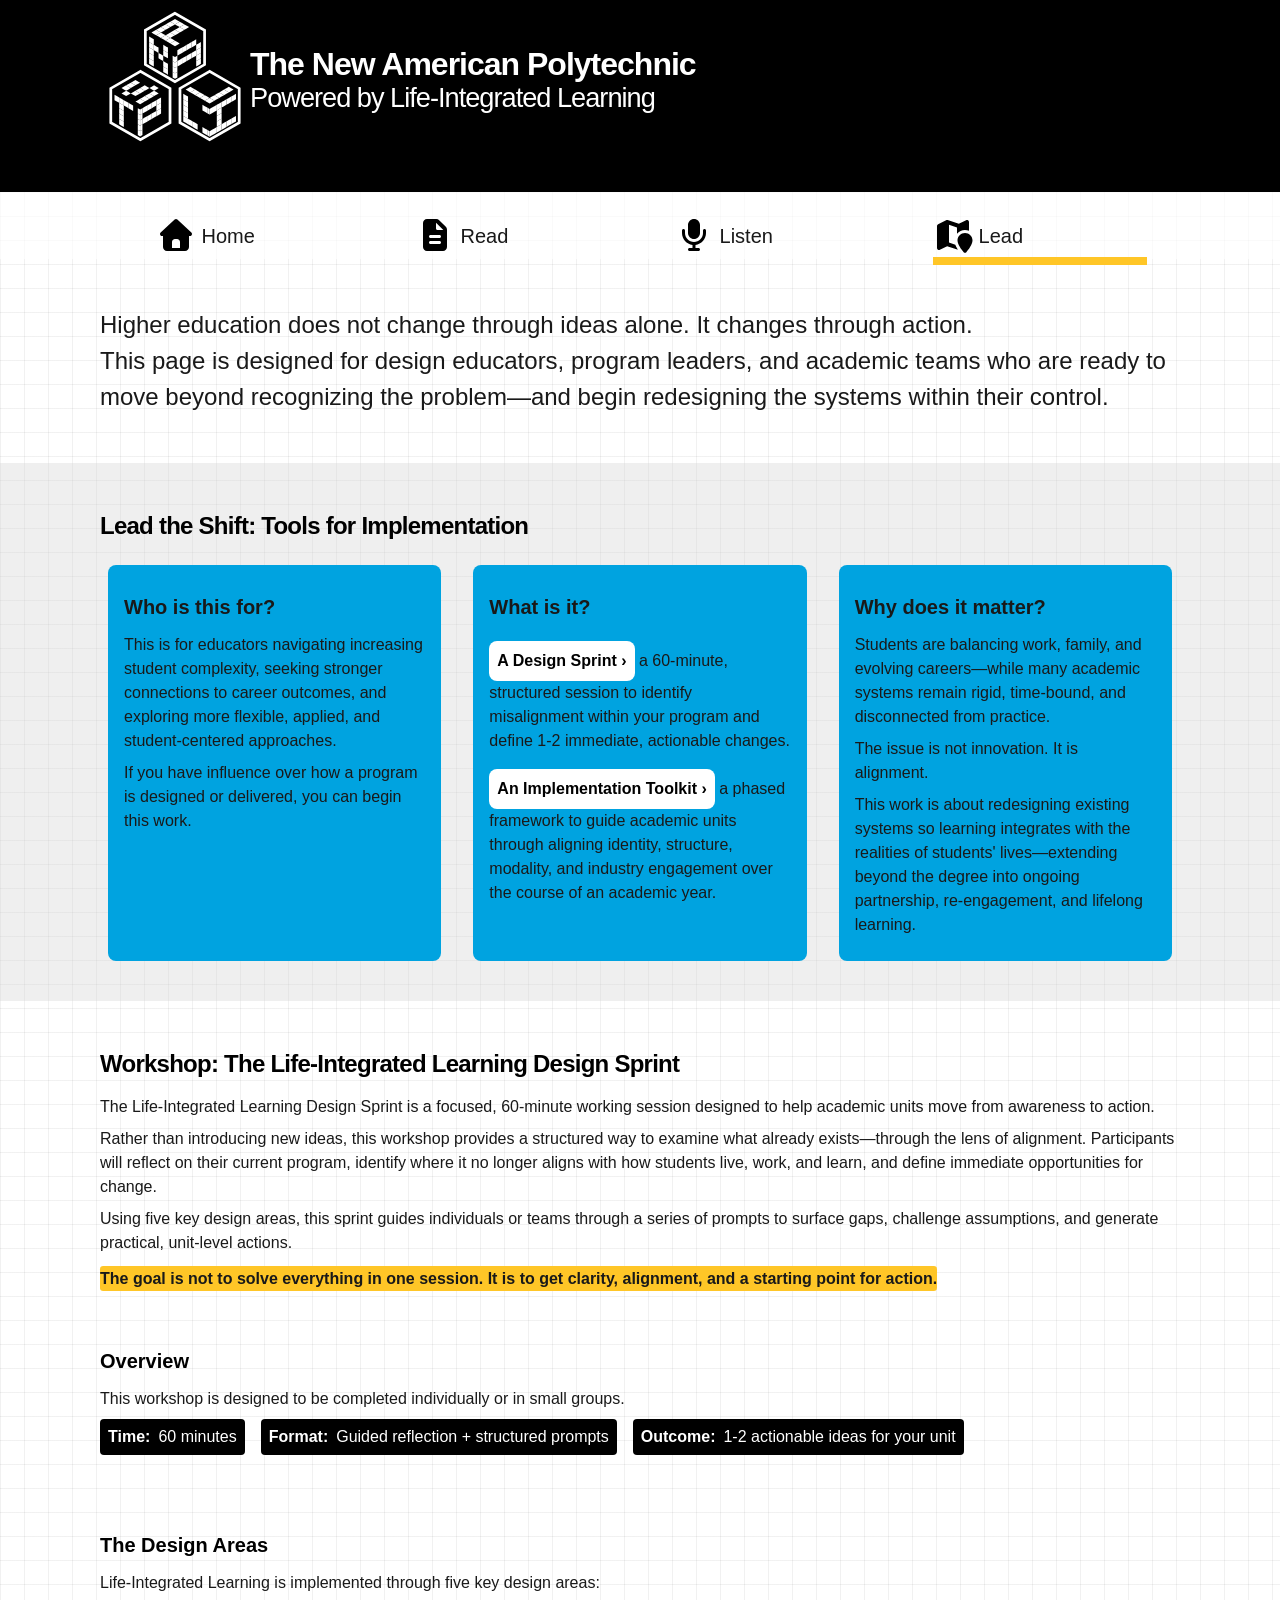
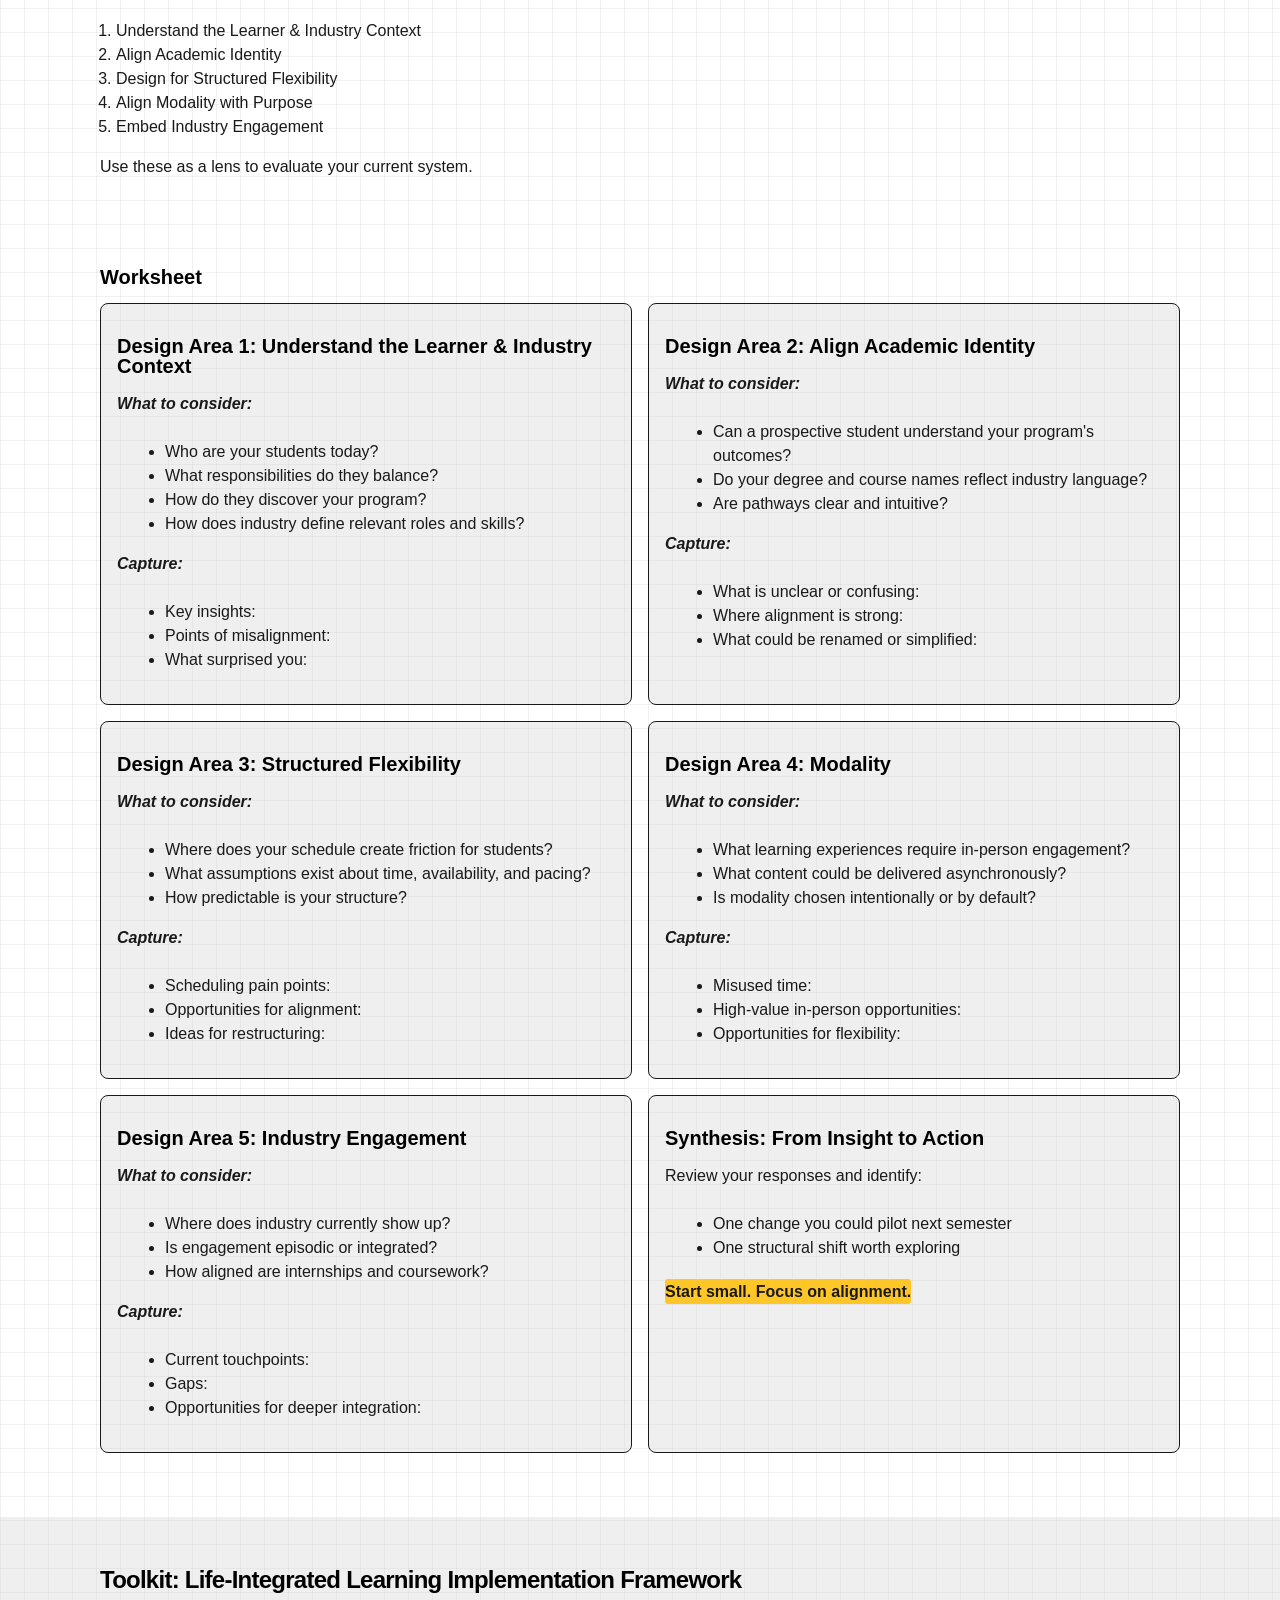
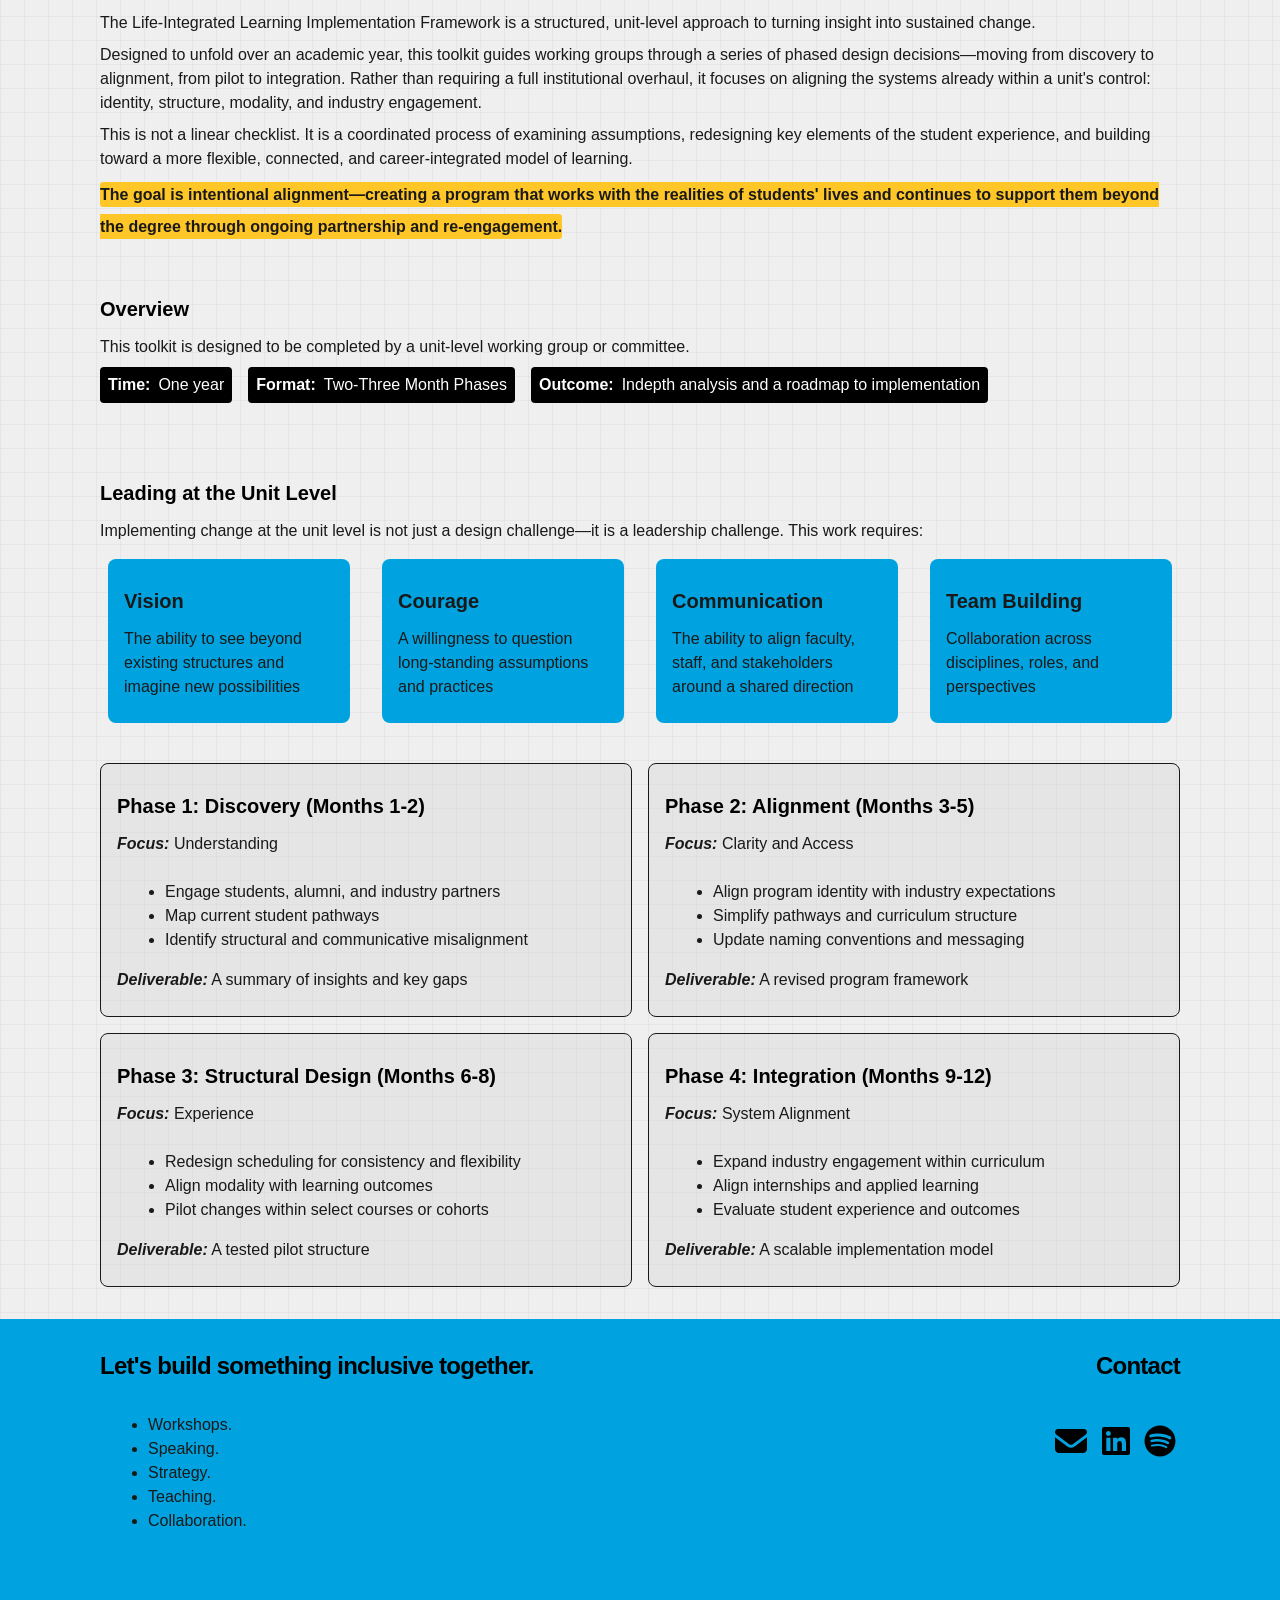
==== commit db34448b: "spotify add" ====
--- a/lead.html
+++ b/lead.html
@@ -317,6 +317,9 @@
                 <a href="https://www.linkedin.com/in/carrasquilla/" title="LinkedIn profile" target="_blank">
                     <svg xmlns="http://www.w3.org/2000/svg" height="40" width="40" viewBox="0 0 640 640"><!--!Font Awesome Free v7.2.0 by @fontawesome - https://fontawesome.com License - https://fontawesome.com/license/free Copyright 2026 Fonticons, Inc.--><path d="M512 96L127.9 96C110.3 96 96 110.5 96 128.3L96 511.7C96 529.5 110.3 544 127.9 544L512 544C529.6 544 544 529.5 544 511.7L544 128.3C544 110.5 529.6 96 512 96zM231.4 480L165 480L165 266.2L231.5 266.2L231.5 480L231.4 480zM198.2 160C219.5 160 236.7 177.2 236.7 198.5C236.7 219.8 219.5 237 198.2 237C176.9 237 159.7 219.8 159.7 198.5C159.7 177.2 176.9 160 198.2 160zM480.3 480L413.9 480L413.9 376C413.9 351.2 413.4 319.3 379.4 319.3C344.8 319.3 339.5 346.3 339.5 374.2L339.5 480L273.1 480L273.1 266.2L336.8 266.2L336.8 295.4L337.7 295.4C346.6 278.6 368.3 260.9 400.6 260.9C467.8 260.9 480.3 305.2 480.3 362.8L480.3 480z"/></svg>
                 </a>
+                <a href="https://open.spotify.com/show/033gRA0f2egHBVihlQlhK5?si=d956b24d1bb94530" title="Spotify Podcast" target="_blank">
+                    <svg xmlns="http://www.w3.org/2000/svg" height="40" width="40" viewBox="0 0 640 640"><!--!Font Awesome Free v7.2.0 by @fontawesome - https://fontawesome.com License - https://fontawesome.com/license/free Copyright 2026 Fonticons, Inc.--><path d="M320 72C183 72 72 183 72 320C72 457 183 568 320 568C457 568 568 457 568 320C568 183 457 72 320 72zM420.7 436.9C416.5 436.9 413.9 435.6 410 433.3C347.6 395.7 275 394.1 203.3 408.8C199.4 409.8 194.3 411.4 191.4 411.4C181.7 411.4 175.6 403.7 175.6 395.6C175.6 385.3 181.7 380.4 189.2 378.8C271.1 360.7 354.8 362.3 426.2 405C432.3 408.9 435.9 412.4 435.9 421.5C435.9 430.6 428.8 436.9 420.7 436.9zM447.6 371.3C442.4 371.3 438.9 369 435.3 367.1C372.8 330.1 279.6 315.2 196.7 337.7C191.9 339 189.3 340.3 184.8 340.3C174.1 340.3 165.4 331.6 165.4 320.9C165.4 310.2 170.6 303.1 180.9 300.2C208.7 292.4 237.1 286.6 278.7 286.6C343.6 286.6 406.3 302.7 455.7 332.1C463.8 336.9 467 343.1 467 351.8C466.9 362.6 458.5 371.3 447.6 371.3zM478.6 295.1C473.4 295.1 470.2 293.8 465.7 291.2C394.5 248.7 267.2 238.5 184.8 261.5C181.2 262.5 176.7 264.1 171.9 264.1C158.7 264.1 148.6 253.8 148.6 240.5C148.6 226.9 157 219.2 166 216.6C201.2 206.3 240.6 201.4 283.5 201.4C356.5 201.4 433 216.6 488.9 249.2C496.7 253.7 501.8 259.9 501.8 271.8C501.8 285.4 490.8 295.1 478.6 295.1z"/></svg>
+                </a>
             </section>
             <div>
                 <small>&copy; <a href="https://carrasquilla.design" target="_blank">Christina Carrasquilla</a>.</small>
--- a/styles.css
+++ b/styles.css
@@ -458,14 +458,15 @@
     gap:1rem;
 }
 .season section {
-    background-color:var(--ASU-blue);
+    border:1px solid var(--ASU-gray1);
     border-radius:1rem;
+    background-color: rgba(208,208,208,.35);
     padding:1rem;
 }
 .date {
     text-transform:uppercase;
-    font-size:.75em;
-    color:var(--ASU-white);
+    font-size:1em;
+    color:var(--ASU-blue);
     font-weight:600;
 }
 /* -------------------- LISTEN -------------------- */
